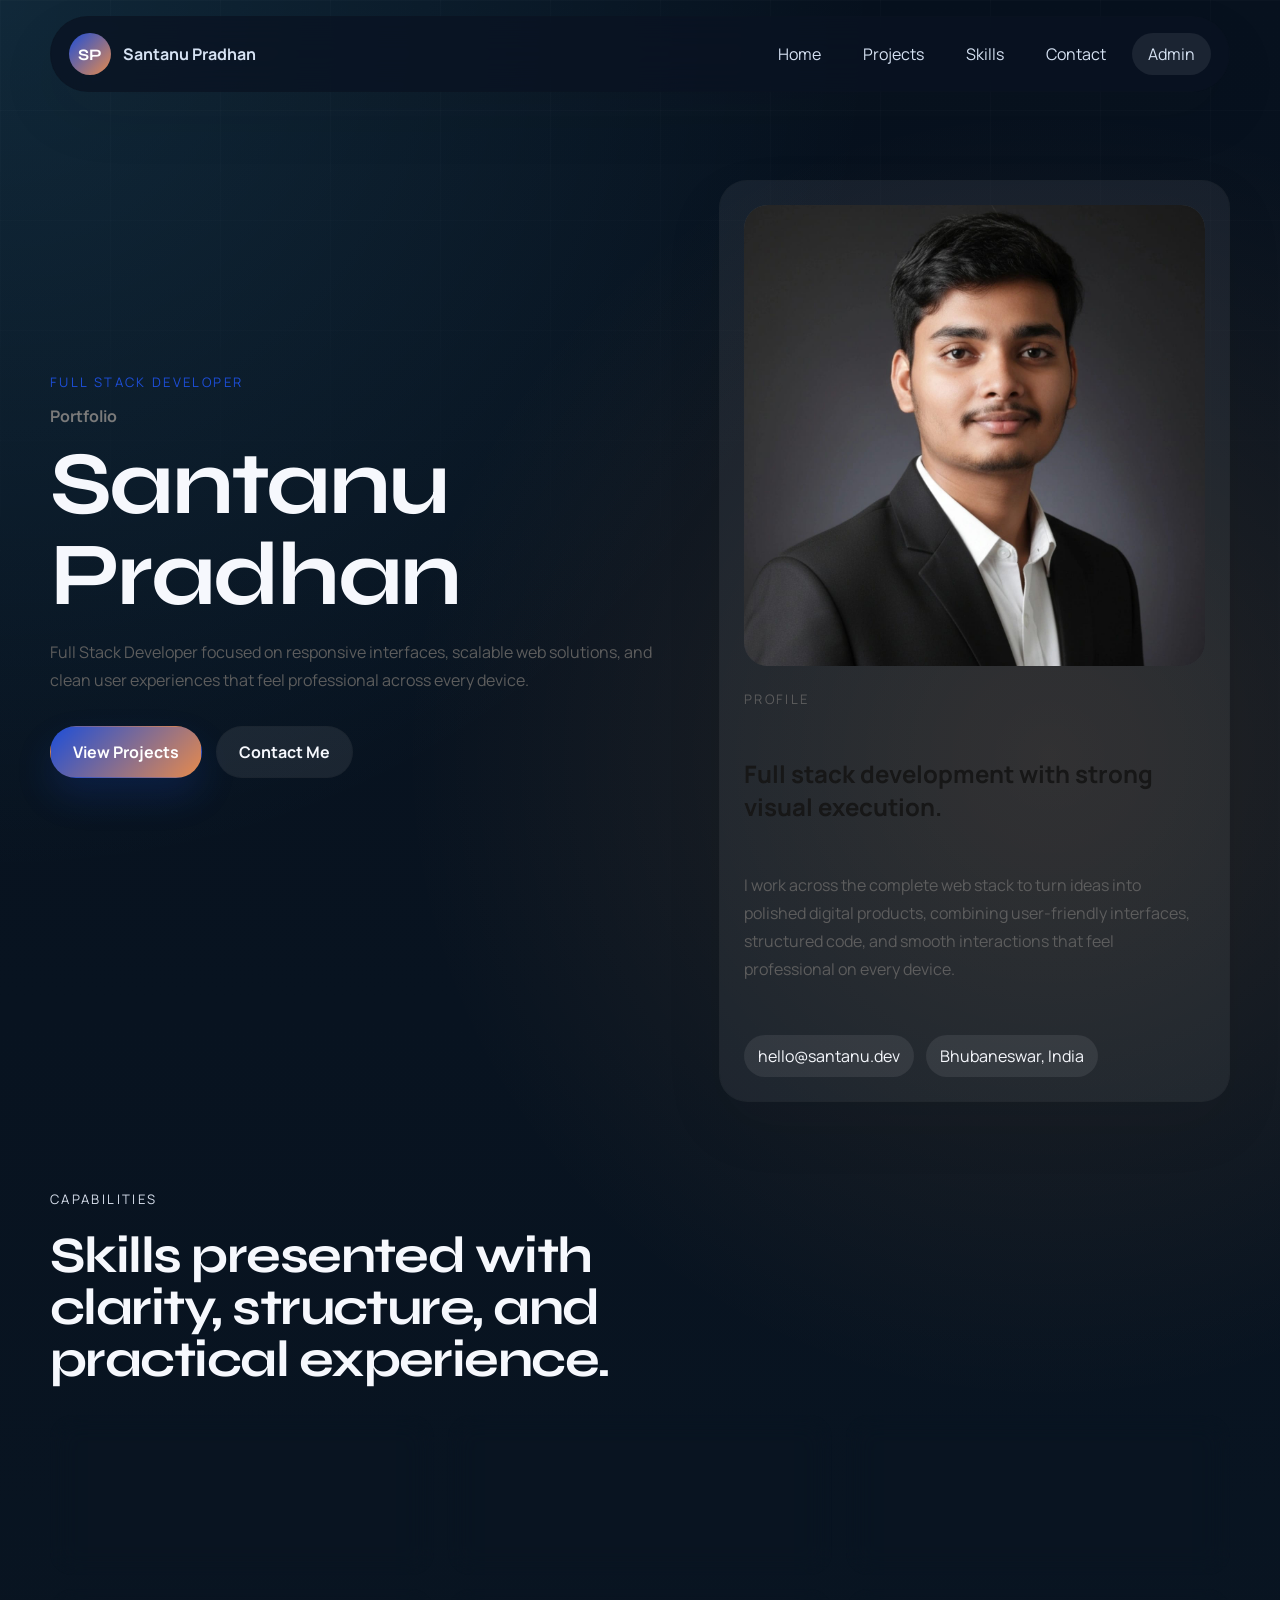
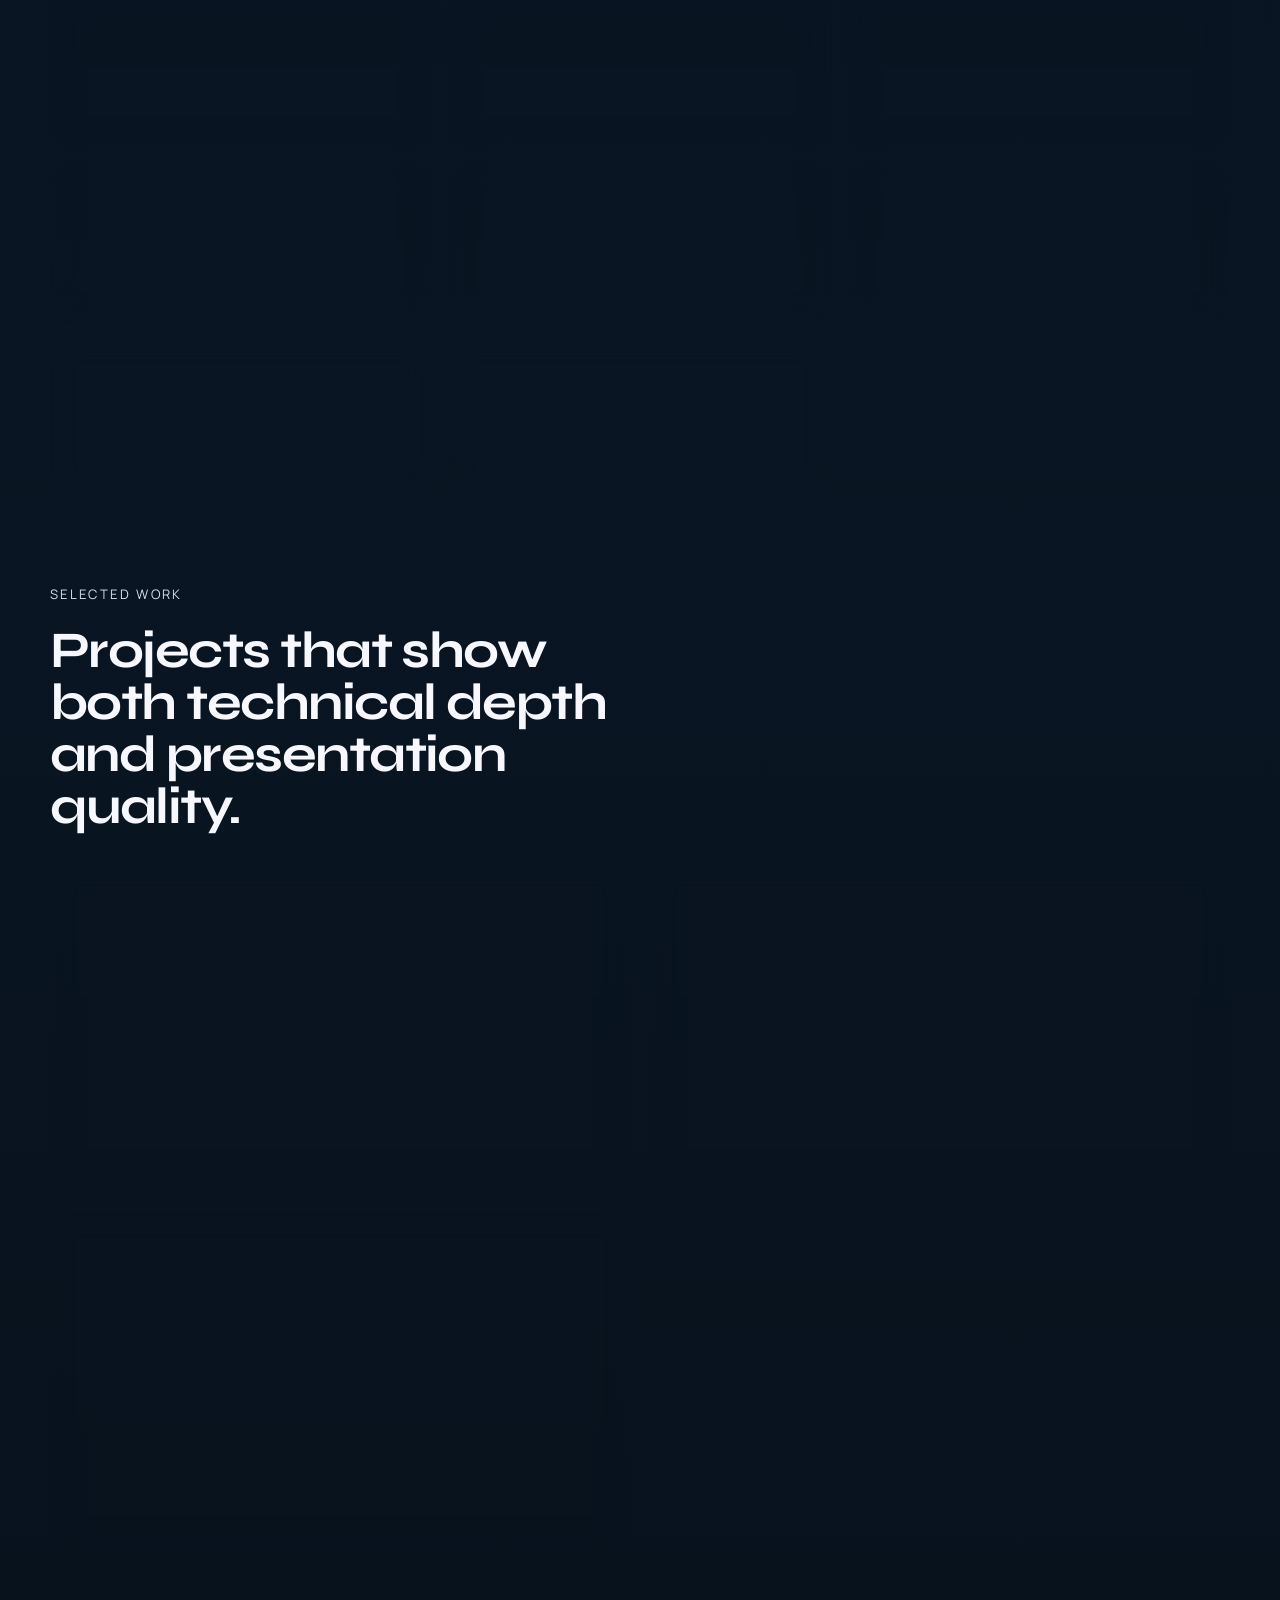
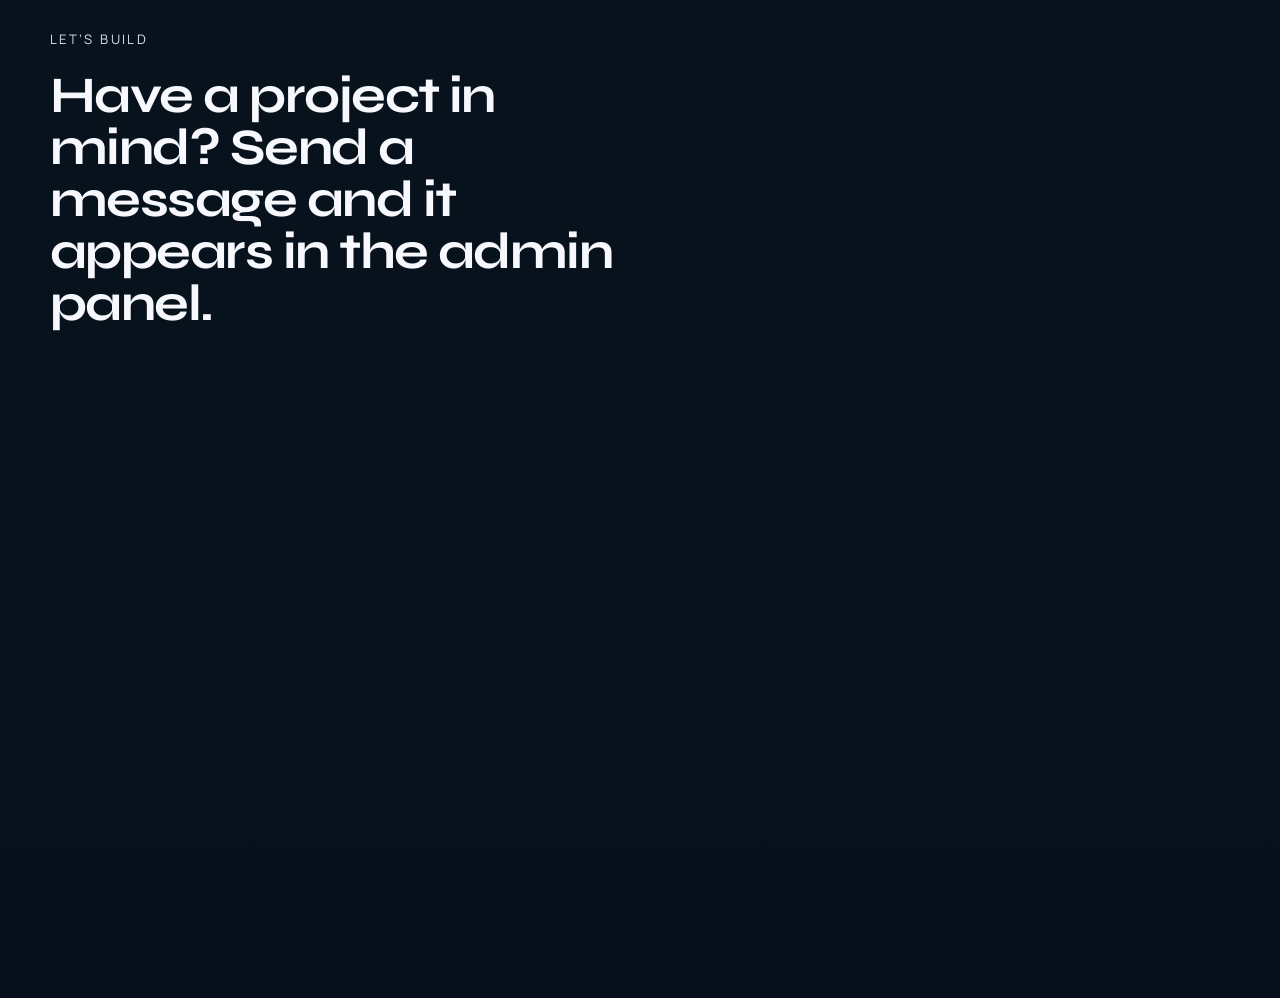
==== index.html @ 4e3398bf "added extra advance animation" ====
<!DOCTYPE html>
<html lang="en">
<head>
  <meta charset="UTF-8">
  <meta name="viewport" content="width=device-width, initial-scale=1.0">
  <title>Professional Portfolio</title>
  <link rel="preconnect" href="https://fonts.googleapis.com">
  <link rel="preconnect" href="https://fonts.gstatic.com" crossorigin>
  <link href="https://fonts.googleapis.com/css2?family=Syne:wght@400;500;600;700;800&family=Manrope:wght@400;500;600;700&display=swap" rel="stylesheet">
  <link rel="stylesheet" href="css/style.css">
</head>
<body>
  <div class="cursor-dot" id="cursorDot"></div>
  <div class="cursor-ring" id="cursorRing"></div>
  <div class="site-shell">
    <header class="topbar">
      <a href="#home" class="brand">
        <span class="brand-mark">SP</span>
        <span id="brandName">Santanu Pradhan</span>
      </a>
      <button class="menu-toggle" id="menuToggle" aria-label="Toggle navigation">
        <span></span>
        <span></span>
      </button>
      <nav class="nav" id="siteNav">
        <a href="#home">Home</a>
        <a href="#projects">Projects</a>
        <a href="#skills">Skills</a>
        <a href="#contact">Contact</a>
        <a href="login.html" class="nav-admin">Admin</a>
      </nav>
    </header>

    <main>
      <section class="hero section interactive-section" id="home">
        <div class="hero-copy reveal">
          <p class="eyebrow" id="heroTag">Creative Developer</p>
          <p class="hero-kicker">Portfolio</p>
          <h1 id="heroTitle">Crafting polished digital experiences for modern brands.</h1>
          <p class="hero-text" id="heroDescription">
            I design and build responsive web experiences with thoughtful motion, strong visual systems, and clean front-end architecture.
          </p>
          <div class="hero-actions">
            <a href="#projects" class="btn btn-primary">View Projects</a>
            <a href="#contact" class="btn btn-secondary">Contact Me</a>
          </div>
          <div class="hero-metrics" id="heroStats"></div>
        </div>
        <div class="hero-card reveal">
          <div class="profile-card">
            <div class="profile-image-wrap">
              <img src="assets/profile-photo.jpeg" alt="Portrait of Santanu Pradhan" class="profile-image" id="profileImage">
            </div>
            <div class="profile-meta">
              <p class="card-label">Profile</p>
              <h2 id="aboutHeading">Building detail-driven interfaces with business impact.</h2>
              <p id="aboutText">
                My focus is on intuitive interactions, responsive layouts, accessible interfaces, and maintainable code that teams can scale confidently.
              </p>
              <div class="contact-quick">
                <span id="quickEmail">hello@example.com</span>
                <span id="quickLocation">Bhubaneswar, India</span>
              </div>
            </div>
          </div>
        </div>
      </section>

      <section class="section skills-section interactive-section" id="skills">
        <div class="section-header reveal">
          <p class="eyebrow">Capabilities</p>
          <h2>Skills presented with clarity, structure, and practical experience.</h2>
        </div>
        <div class="skills-grid reveal" id="skillsGrid"></div>
      </section>

      <section class="section projects-section interactive-section" id="projects">
        <div class="section-header reveal">
          <p class="eyebrow">Selected Work</p>
          <h2>Projects that show both technical depth and presentation quality.</h2>
        </div>
        <div class="projects-grid" id="projectsGrid"></div>
      </section>

      <section class="section contact-section interactive-section" id="contact">
        <div class="section-header reveal">
          <p class="eyebrow">Let’s Build</p>
          <h2>Have a project in mind? Send a message and it appears in the admin panel.</h2>
        </div>
        <div class="contact-layout">
          <div class="contact-card reveal">
            <h3>Contact Details</h3>
            <div class="contact-info" id="contactInfo"></div>
            <div class="social-links" id="socialLinks"></div>
          </div>
          <form class="contact-form reveal" id="contactForm" novalidate>
            <div class="form-grid">
              <label>
                <span>Name</span>
                <input type="text" id="name" name="name" placeholder="Your name" required>
              </label>
              <label>
                <span>Email</span>
                <input type="email" id="email" name="email" placeholder="you@example.com" required>
              </label>
            </div>
            <label>
              <span>Subject</span>
              <input type="text" id="subject" name="subject" placeholder="Project discussion" required>
            </label>
            <label>
              <span>Message</span>
              <textarea id="message" name="message" rows="6" placeholder="Tell me about your idea..." required></textarea>
            </label>
            <button type="submit" class="btn btn-primary">Send Message</button>
            <p class="form-status" id="formStatus"></p>
          </form>
        </div>
      </section>
    </main>
  </div>

  <script src="js/data.js"></script>
  <script type="module" src="js/main.js"></script>
</body>
</html>
---- css/style.css ----
@import url("./base.css");
@import url("./header.css");
@import url("./hero.css");
@import url("./skills.css");
@import url("./projects.css");
@import url("./contact.css");
@import url("./animations.css");
@import url("./responsive.css");
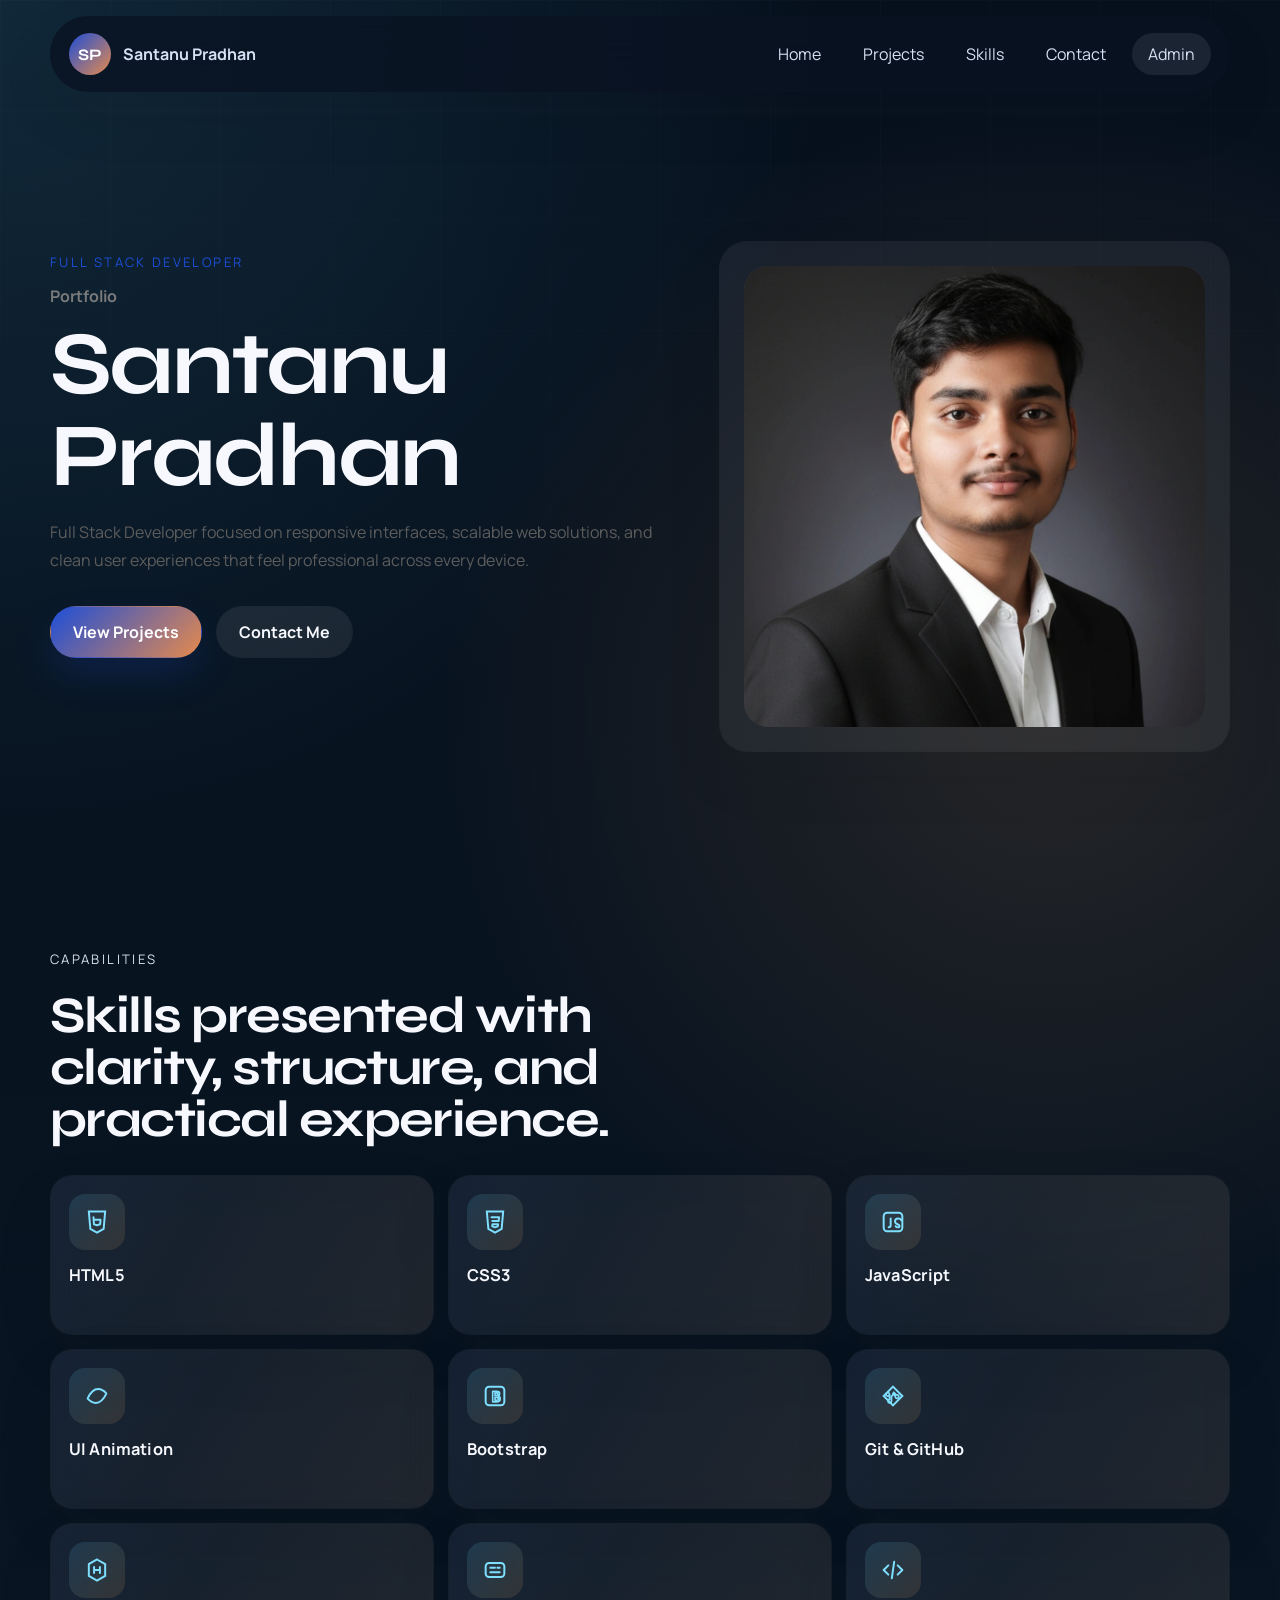
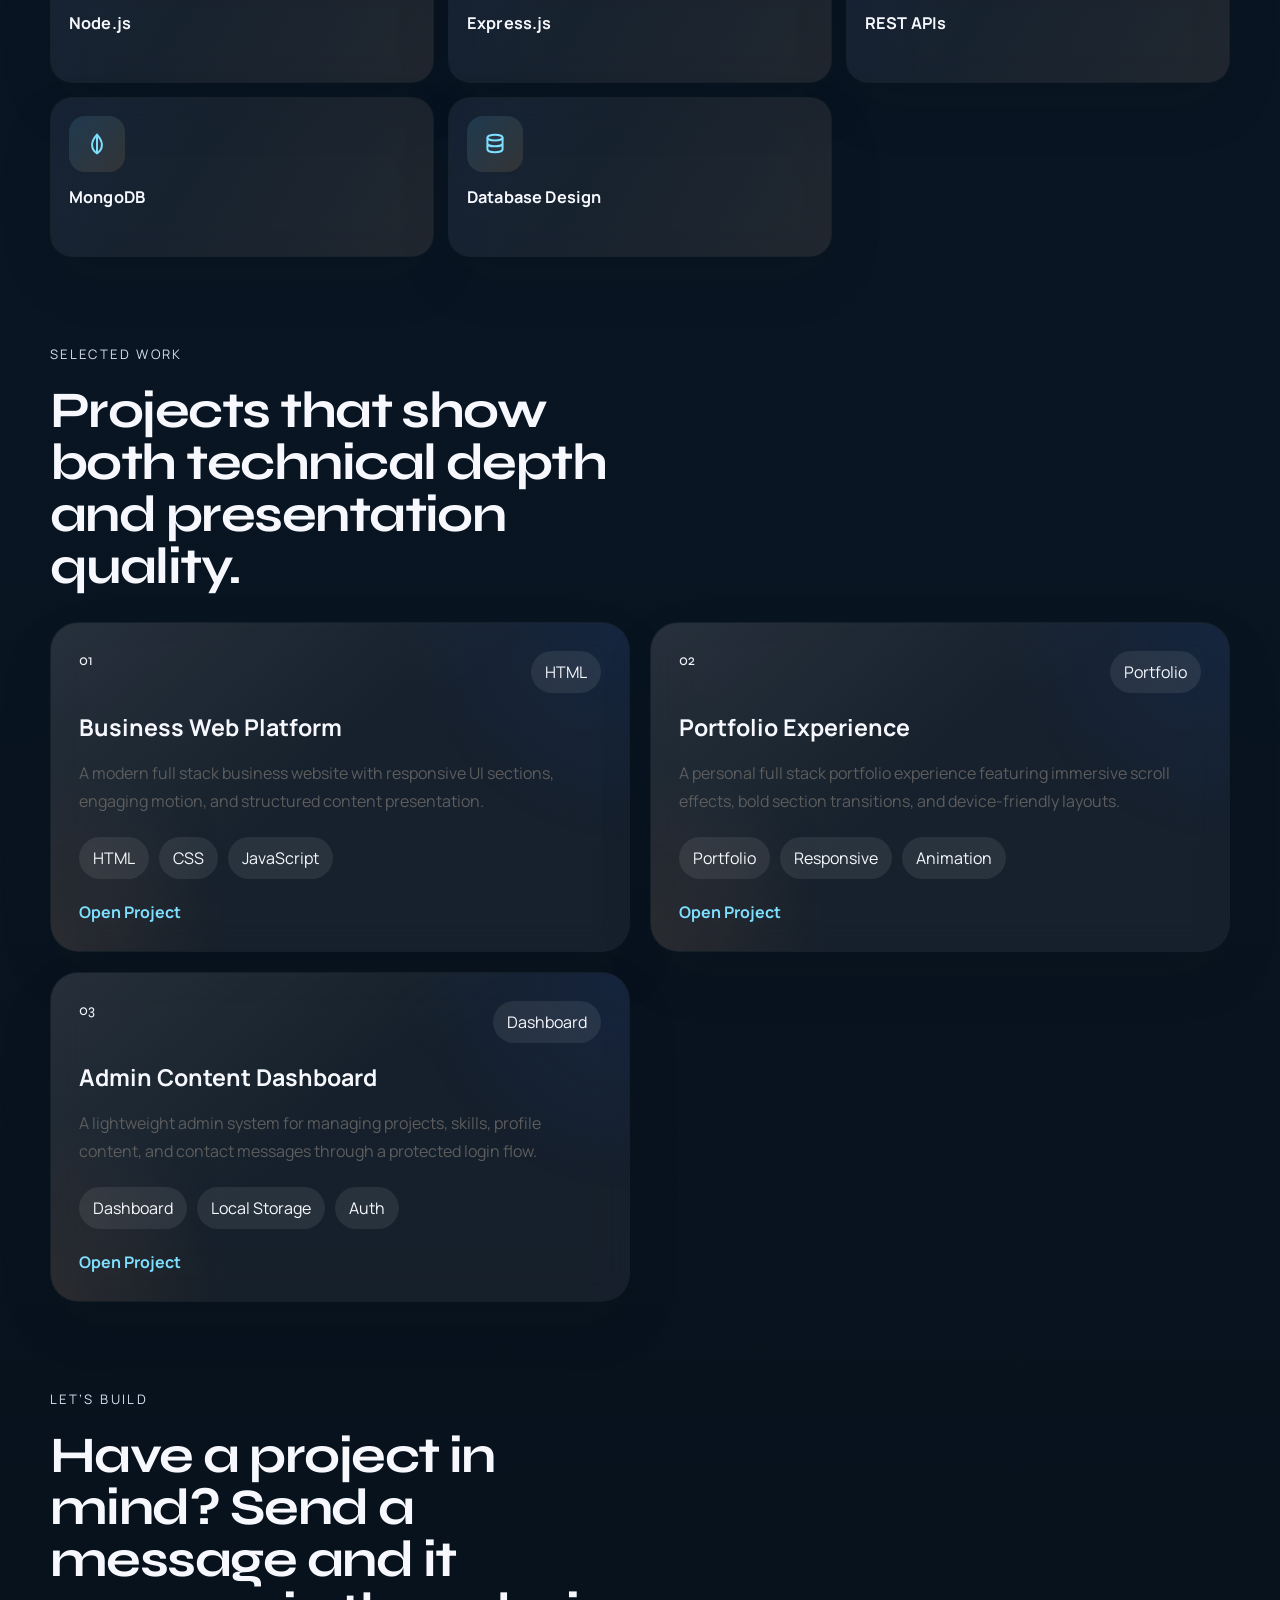
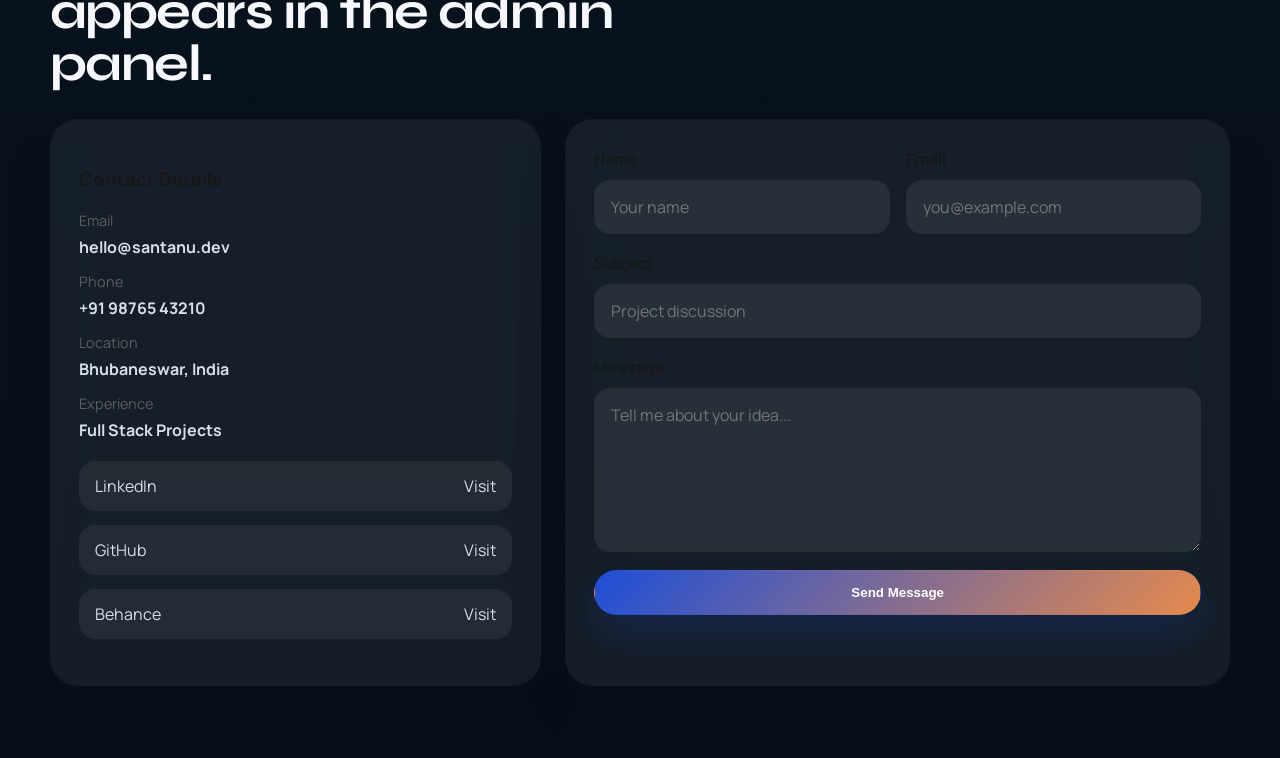
==== commit e08c60a4: "fix some minor issue" ====
--- a/index.html
+++ b/index.html
@@ -50,17 +50,6 @@
           <div class="profile-card">
             <div class="profile-image-wrap">
               <img src="assets/profile-photo.jpeg" alt="Portrait of Santanu Pradhan" class="profile-image" id="profileImage">
-            </div>
-            <div class="profile-meta">
-              <p class="card-label">Profile</p>
-              <h2 id="aboutHeading">Building detail-driven interfaces with business impact.</h2>
-              <p id="aboutText">
-                My focus is on intuitive interactions, responsive layouts, accessible interfaces, and maintainable code that teams can scale confidently.
-              </p>
-              <div class="contact-quick">
-                <span id="quickEmail">hello@example.com</span>
-                <span id="quickLocation">Bhubaneswar, India</span>
-              </div>
             </div>
           </div>
         </div>
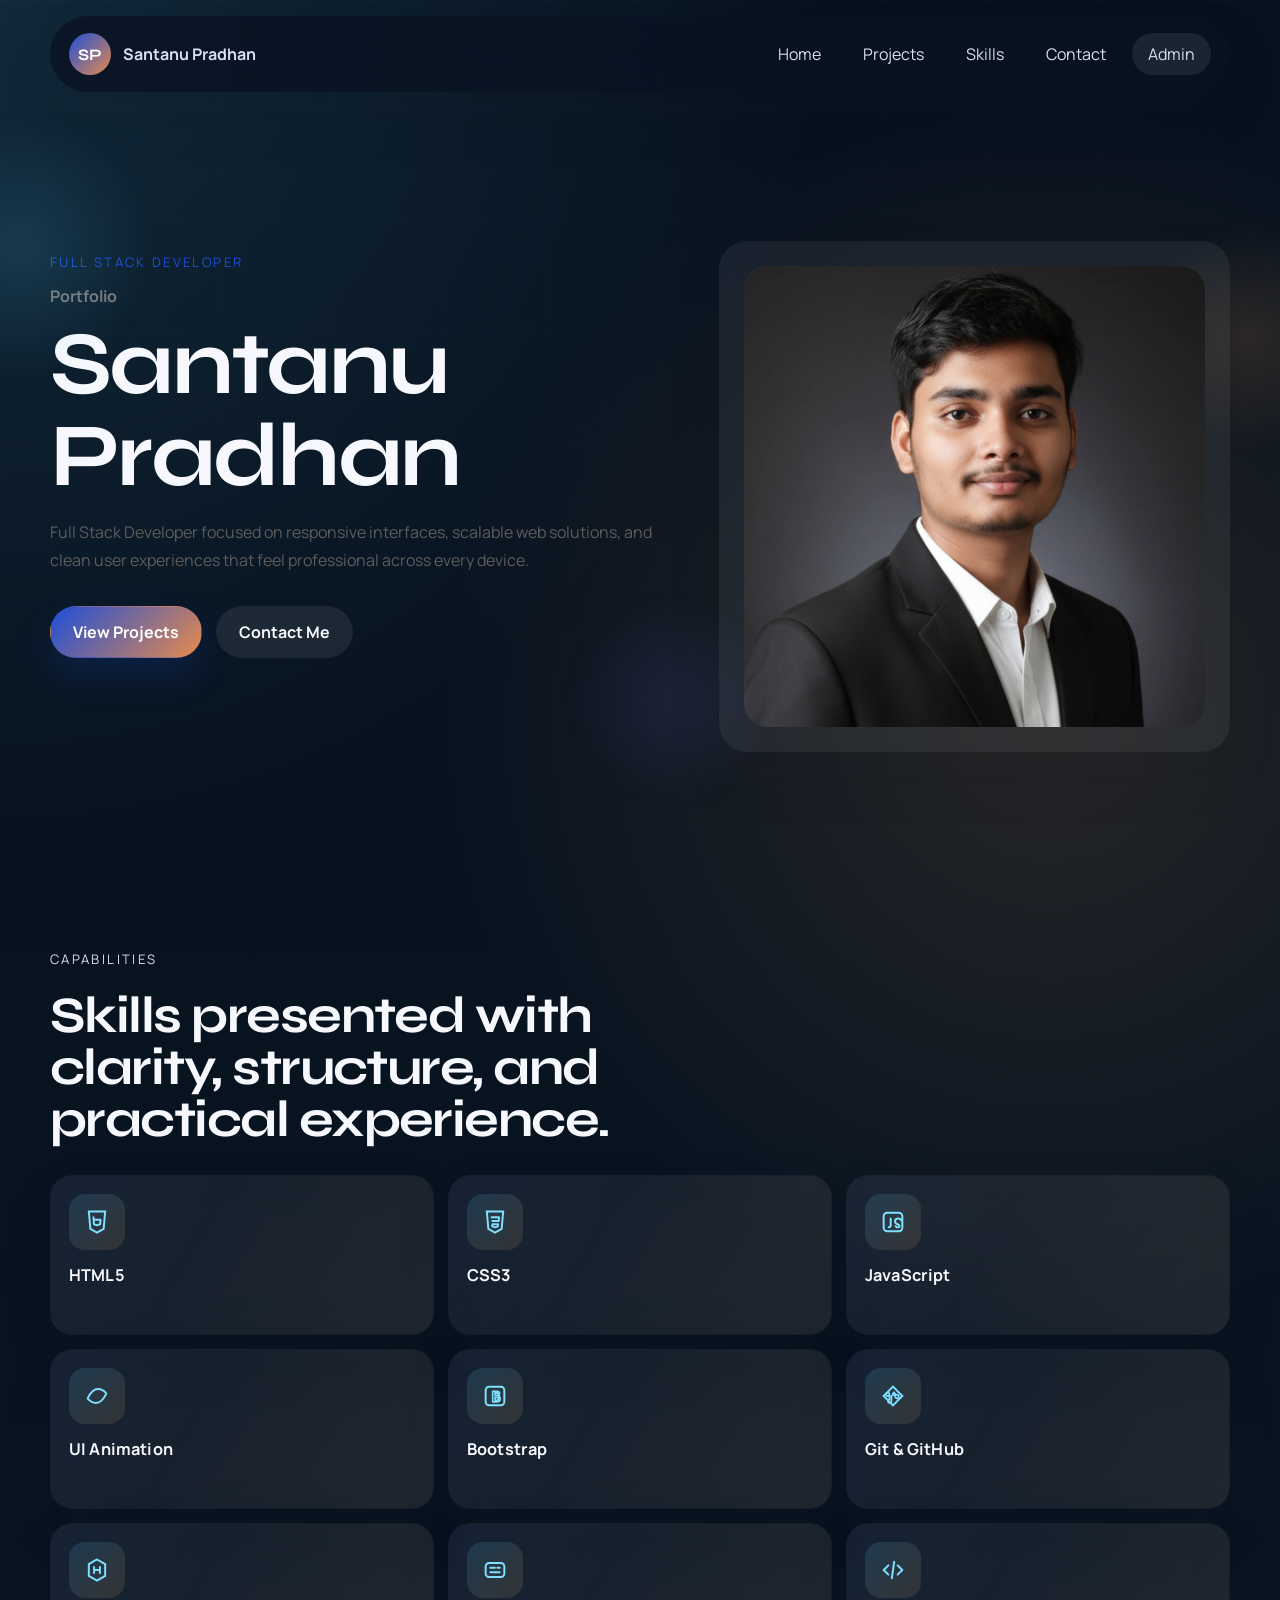
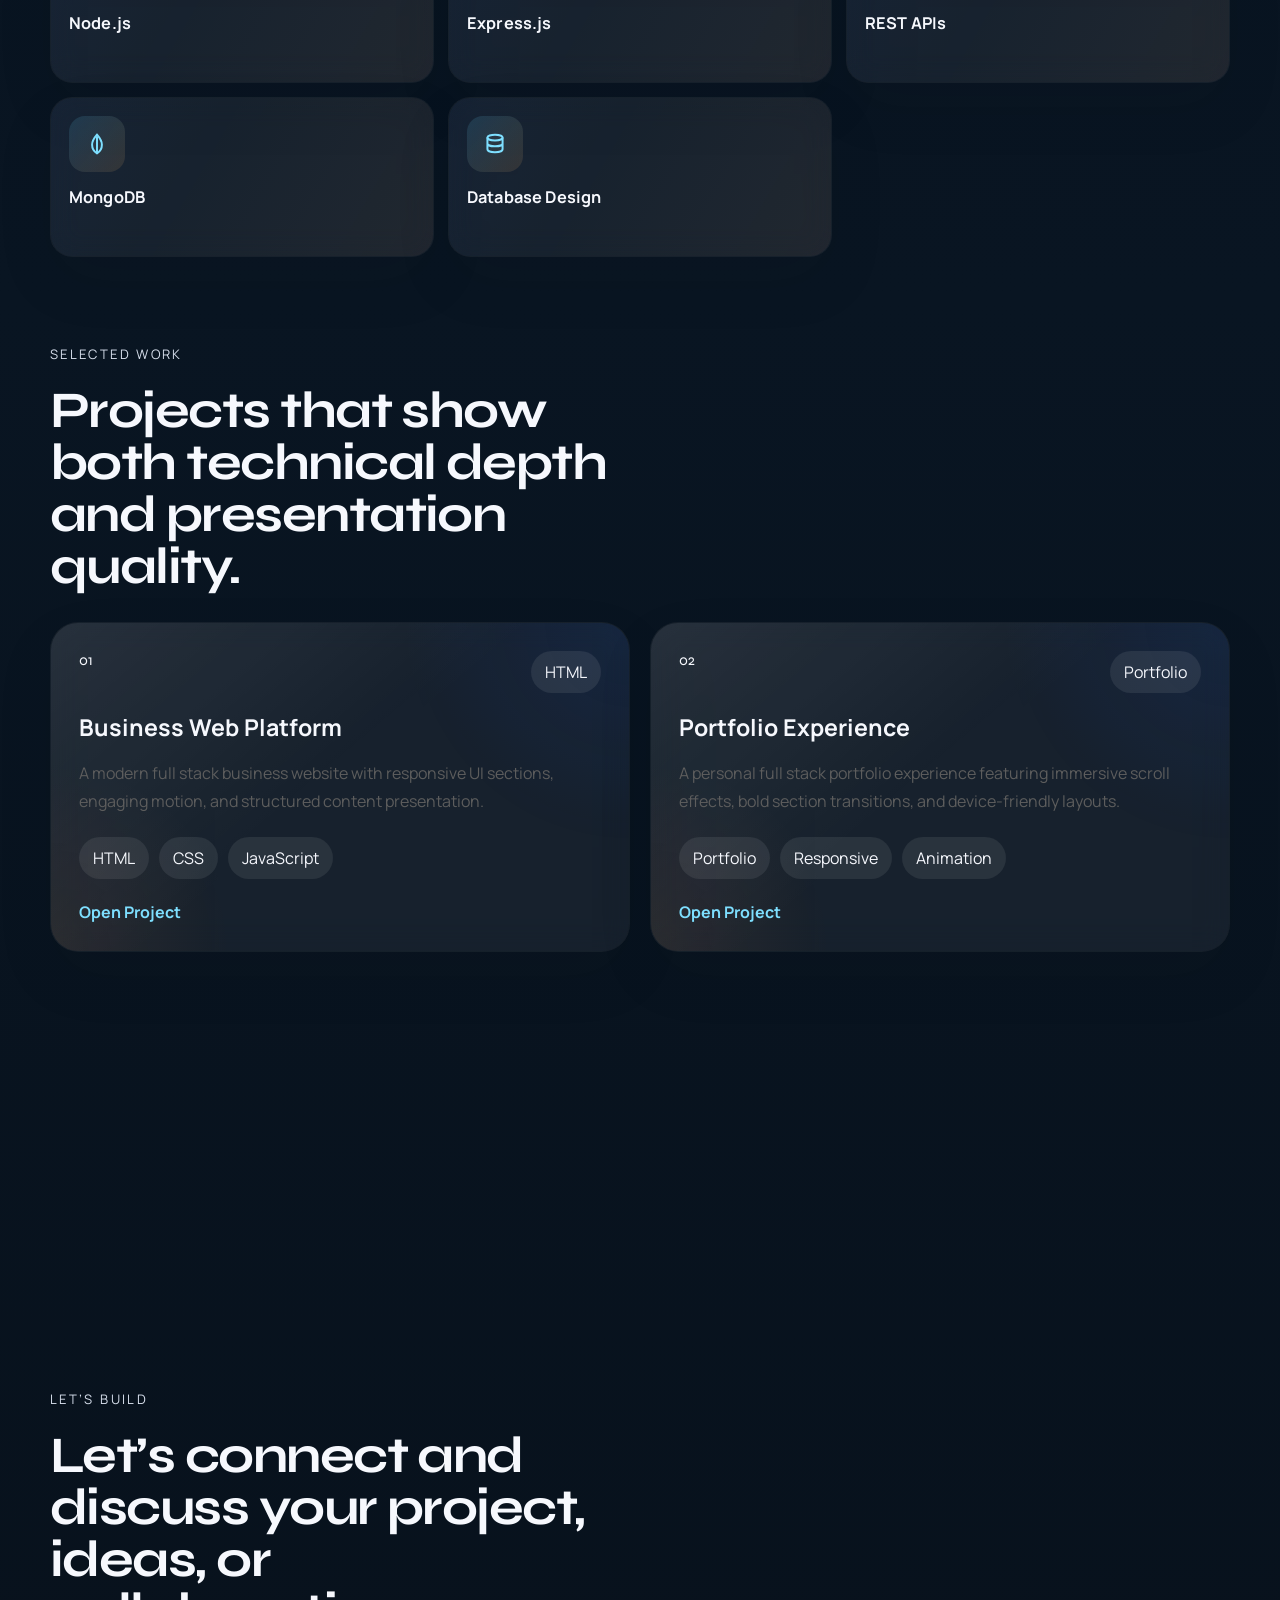
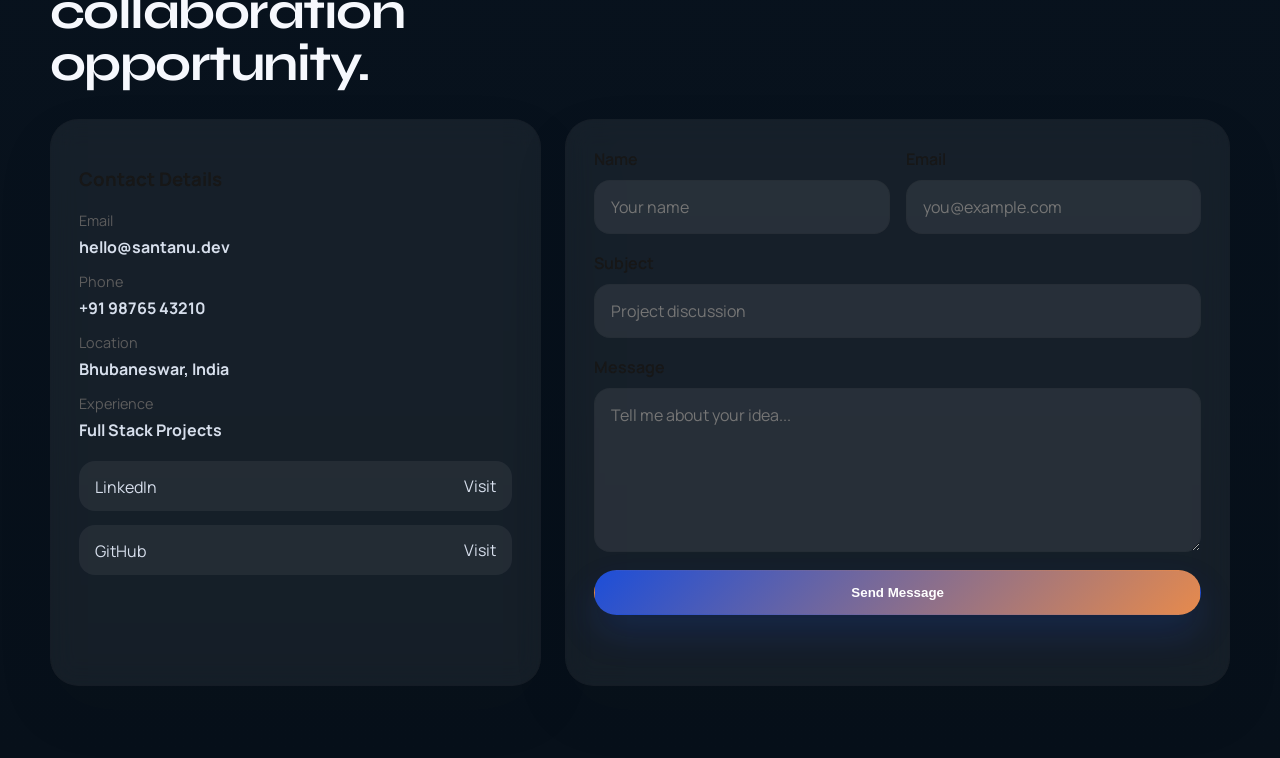
==== commit 8927e9e5: "change some minor issue" ====
--- a/index.html
+++ b/index.html
@@ -74,7 +74,7 @@
       <section class="section contact-section interactive-section" id="contact">
         <div class="section-header reveal">
           <p class="eyebrow">Let’s Build</p>
-          <h2>Have a project in mind? Send a message and it appears in the admin panel.</h2>
+          <h2>Let’s connect and discuss your project, ideas, or collaboration opportunity.</h2>
         </div>
         <div class="contact-layout">
           <div class="contact-card reveal">
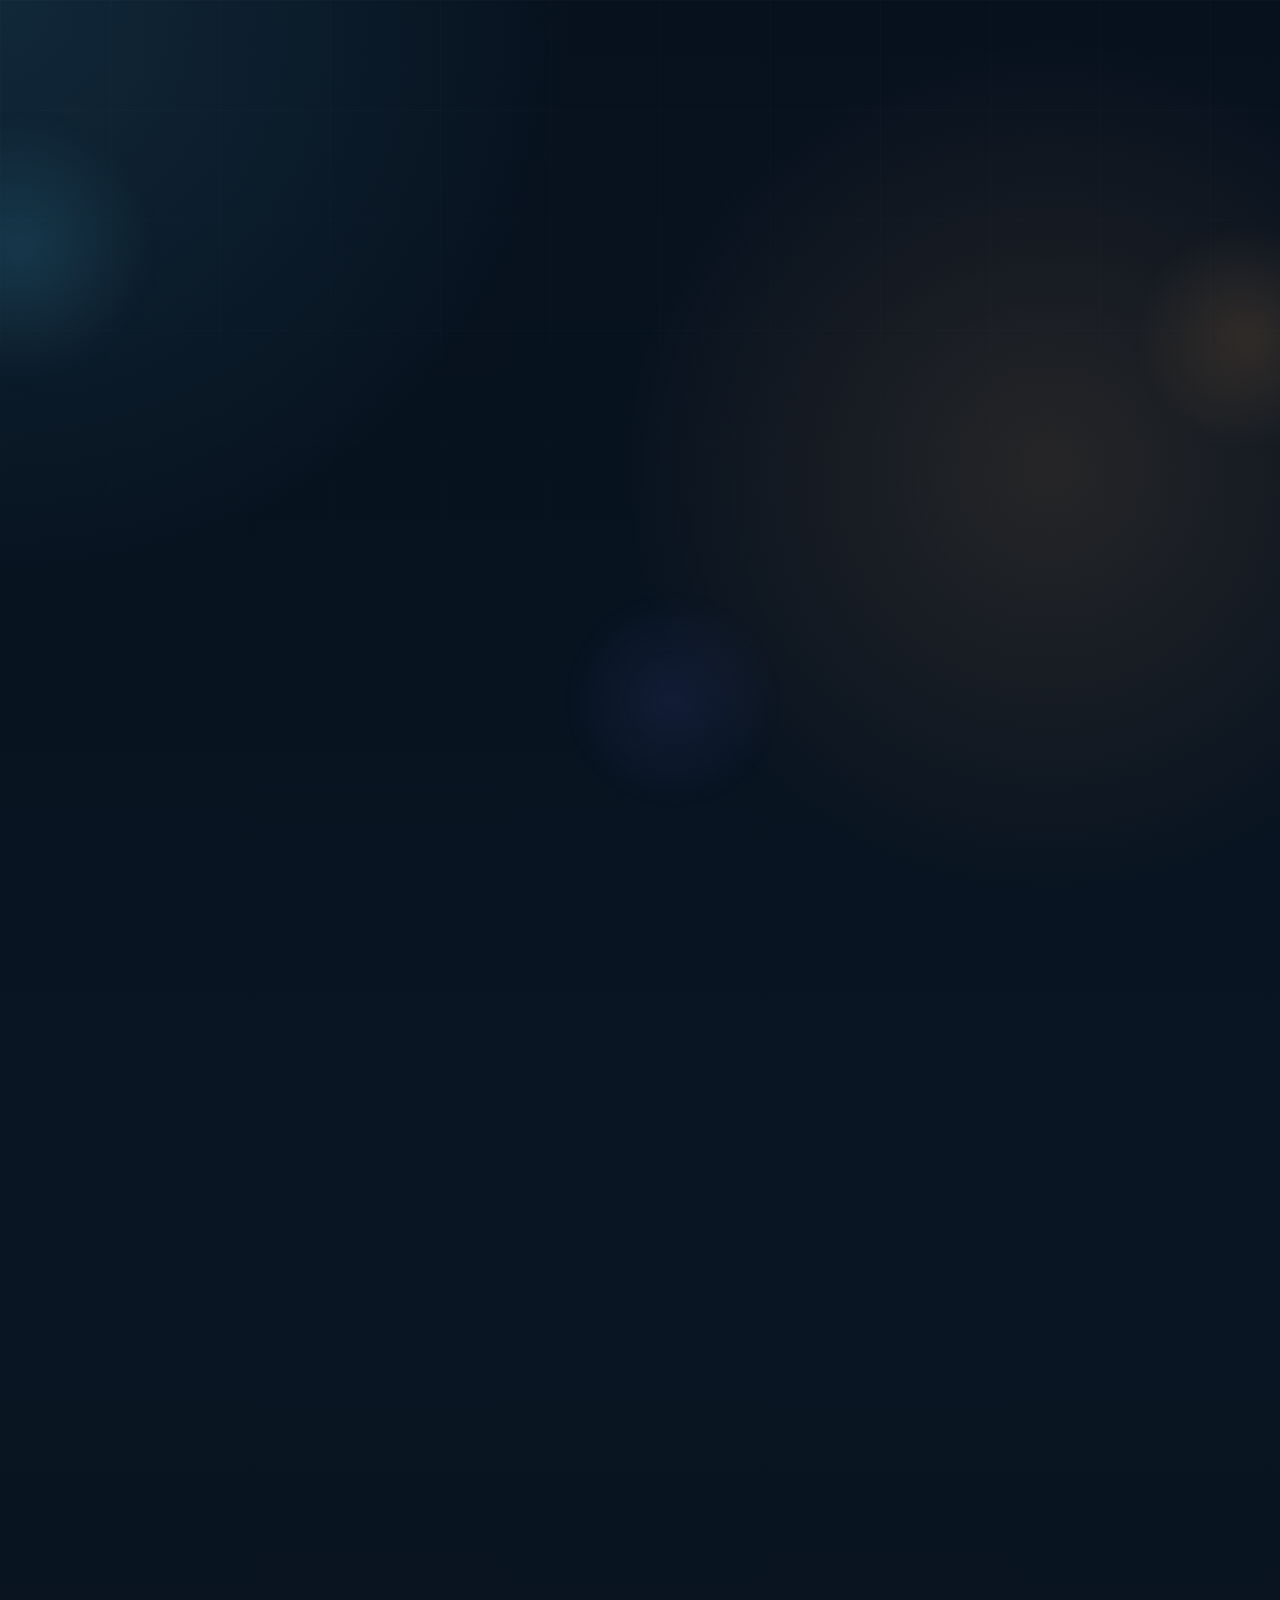
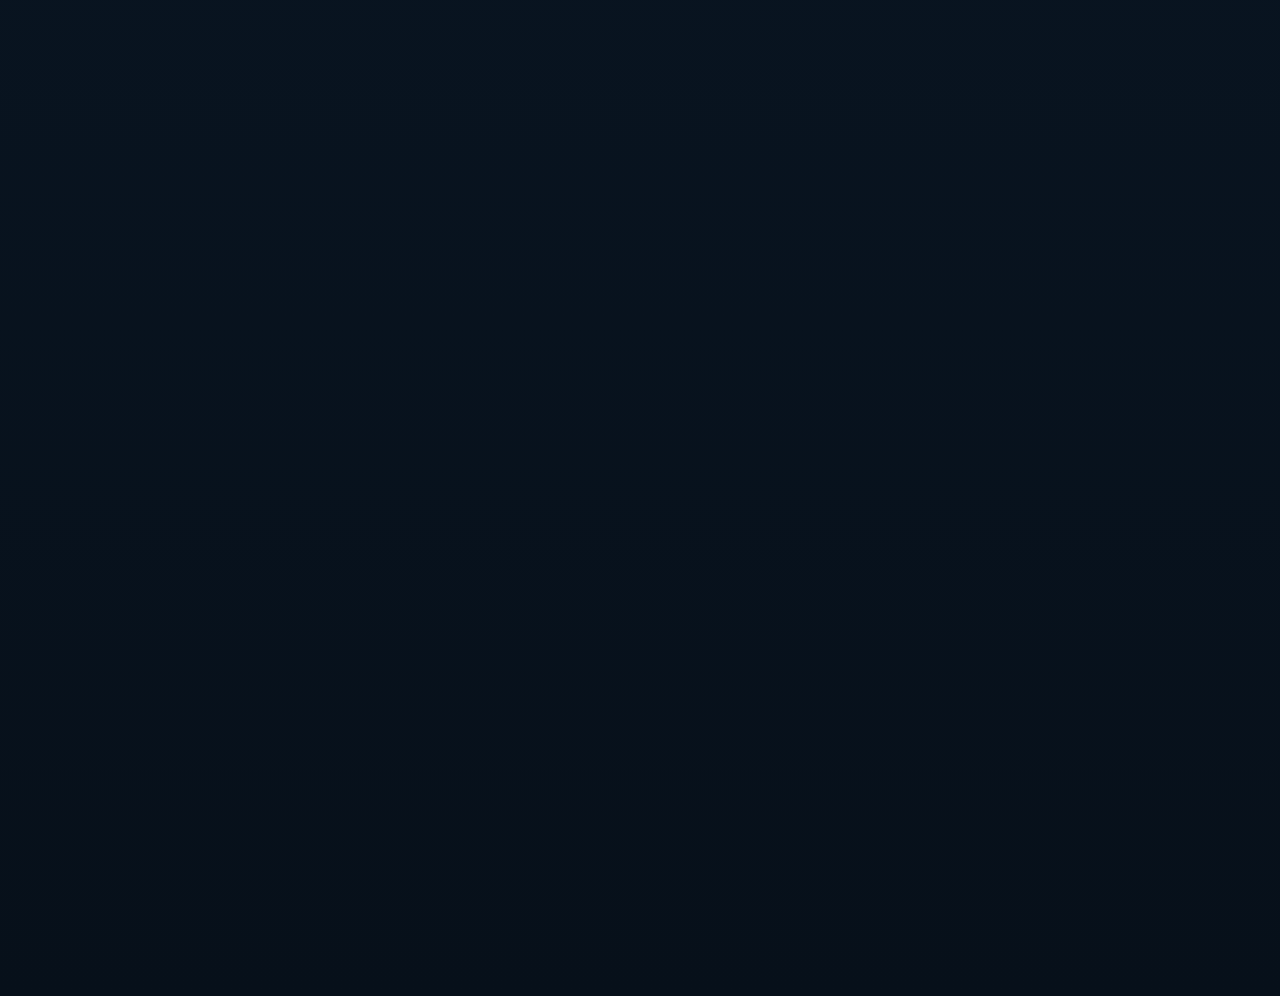
==== commit f2165816: "create everything" ====
--- a/index.html
+++ b/index.html
@@ -27,7 +27,6 @@
         <a href="#projects">Projects</a>
         <a href="#skills">Skills</a>
         <a href="#contact">Contact</a>
-        <a href="login.html" class="nav-admin">Admin</a>
       </nav>
     </header>
 
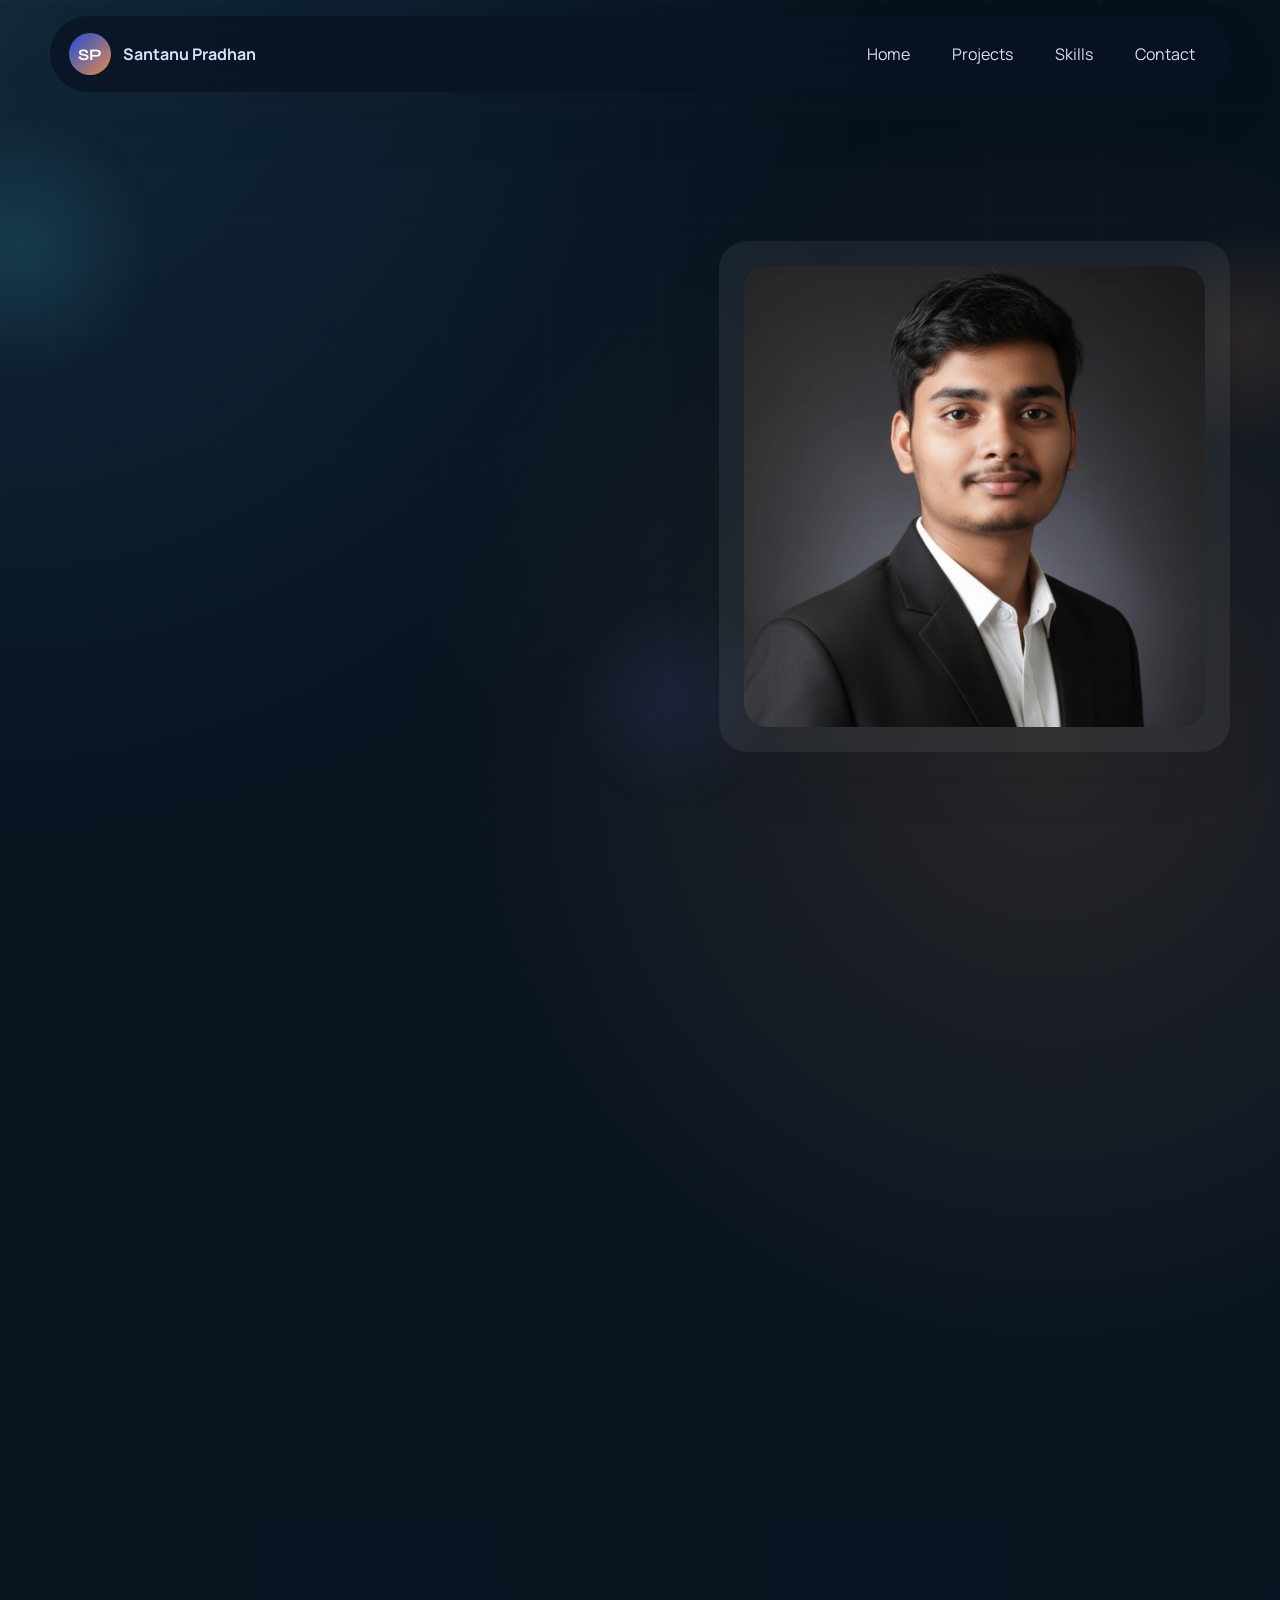
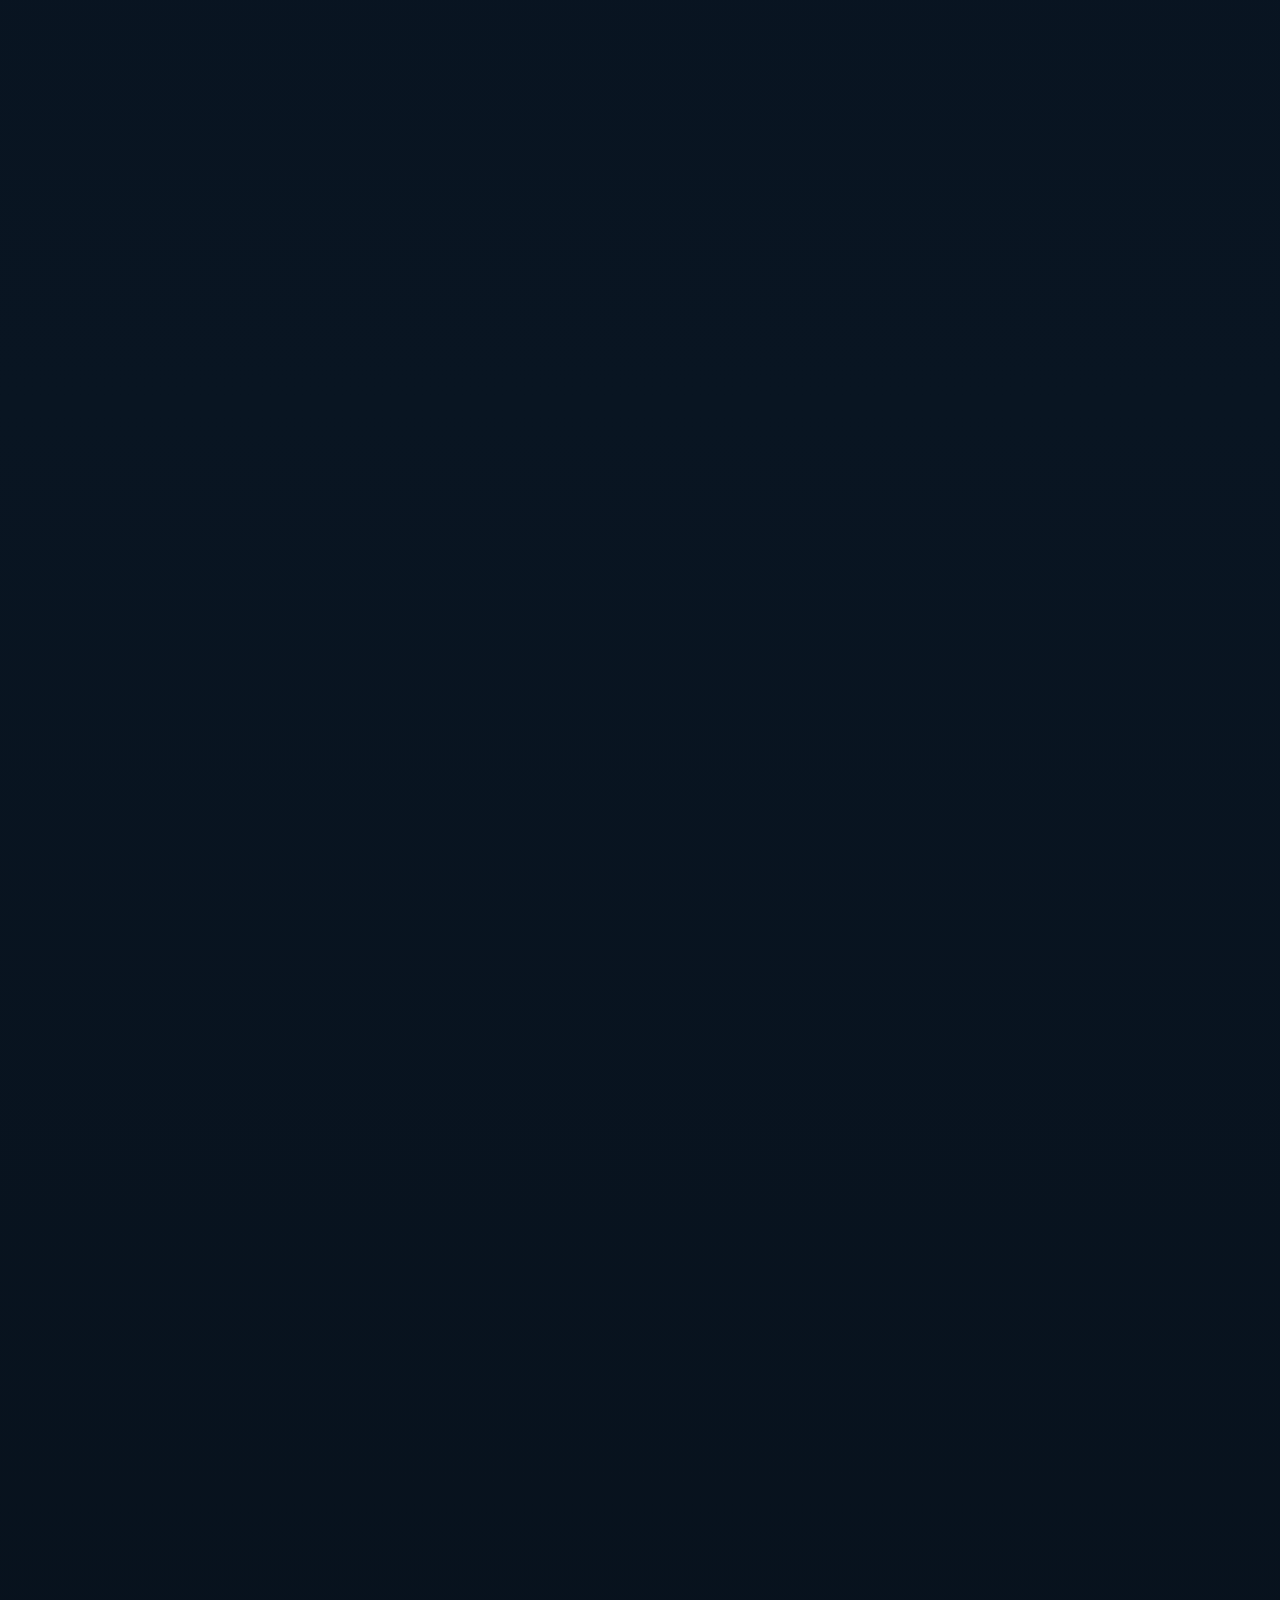
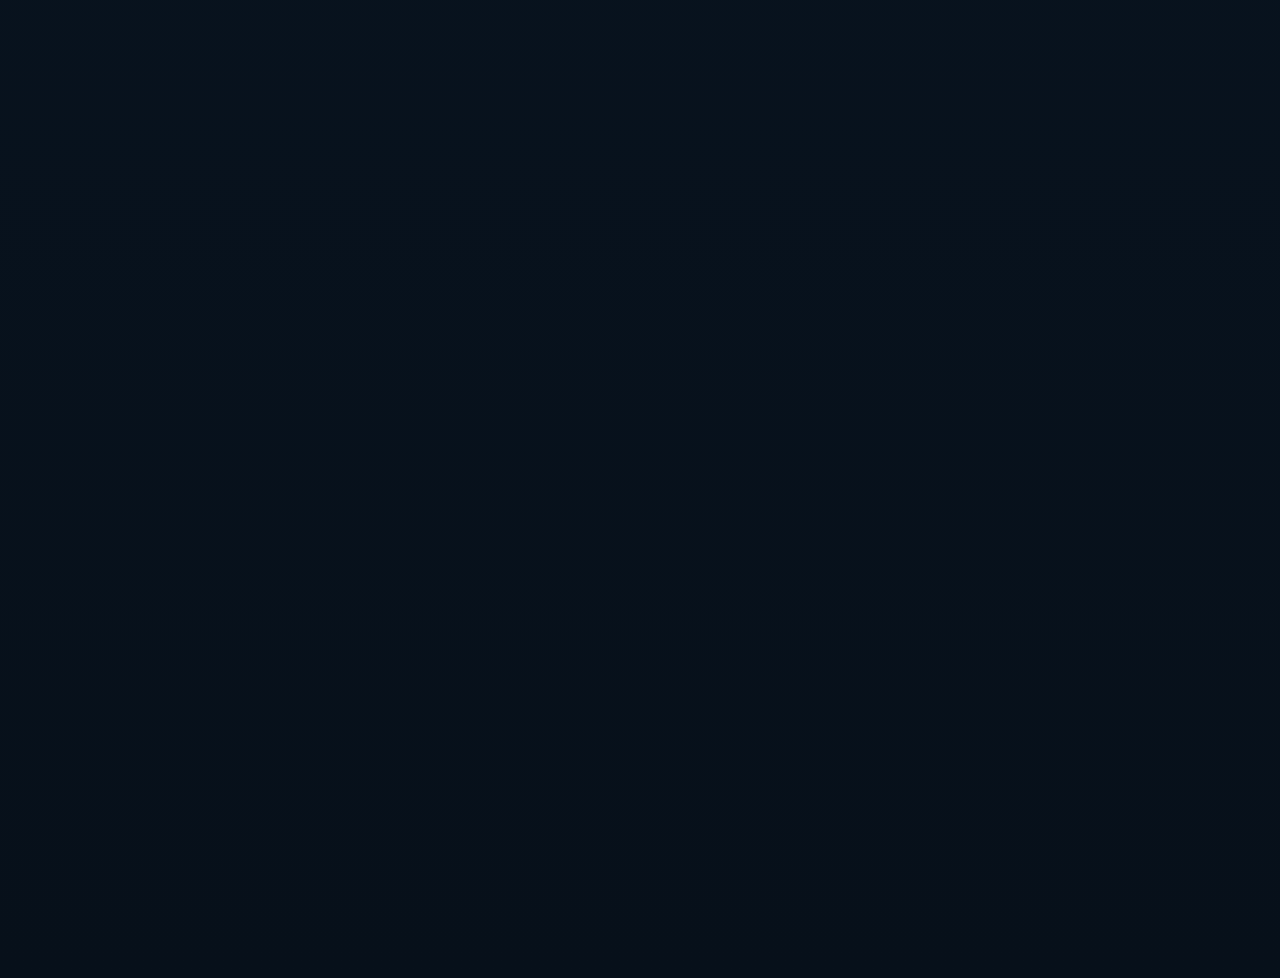
==== commit 4e005f1c: "minor issuess" ====
--- a/index.html
+++ b/index.html
@@ -59,7 +59,68 @@
           <p class="eyebrow">Capabilities</p>
           <h2>Skills presented with clarity, structure, and practical experience.</h2>
         </div>
-        <div class="skills-grid reveal" id="skillsGrid"></div>
+        <div class="skills-grid reveal" id="skillsGrid">
+          <article class="skill-card reveal">
+            <span class="skill-icon">
+              <svg viewBox="0 0 24 24" aria-hidden="true"><path d="M5 3h14l-1.3 14.8L12 21l-5.7-3.2L5 3Z" fill="none" stroke="currentColor" stroke-width="1.7"/><path d="m9 8 .4 6 2.6.8 2.7-.9.3-3.9H9.3" fill="none" stroke="currentColor" stroke-width="1.7" stroke-linecap="round" stroke-linejoin="round"/></svg>
+            </span>
+            <h3>HTML5</h3>
+          </article>
+          <article class="skill-card reveal">
+            <span class="skill-icon">
+              <svg viewBox="0 0 24 24" aria-hidden="true"><path d="M5 3h14l-1.3 14.8L12 21l-5.7-3.2L5 3Z" fill="none" stroke="currentColor" stroke-width="1.7"/><path d="M9 8h6.5l-.4 3.2H9.7m.2 2.8h4.7l-.2 1.8-2.4.8-2.3-.8-.1-1" fill="none" stroke="currentColor" stroke-width="1.7" stroke-linecap="round" stroke-linejoin="round"/></svg>
+            </span>
+            <h3>CSS3</h3>
+          </article>
+          <article class="skill-card reveal">
+            <span class="skill-icon">
+              <svg viewBox="0 0 24 24" aria-hidden="true"><rect x="4" y="4" width="16" height="16" rx="3" fill="none" stroke="currentColor" stroke-width="1.7"/><path d="M10 9v6c0 1-.6 1.5-1.7 1.5M14.3 15.6c.4.7 1 1 1.8 1 .9 0 1.5-.4 1.5-1.1 0-.8-.5-1.1-1.7-1.6-1.2-.4-2.2-1-2.2-2.5 0-1.4 1.1-2.4 2.8-2.4 1.2 0 2 .4 2.6 1.4" fill="none" stroke="currentColor" stroke-width="1.7" stroke-linecap="round" stroke-linejoin="round"/></svg>
+            </span>
+            <h3>JavaScript</h3>
+          </article>
+          <article class="skill-card reveal">
+            <span class="skill-icon">
+              <svg viewBox="0 0 24 24" aria-hidden="true"><path d="M4 14c2.5-5.3 5.5-8 9-8 2.4 0 4.7 1.2 7 3.7M20 10c-2.5 5.3-5.5 8-9 8-2.4 0-4.7-1.2-7-3.7" fill="none" stroke="currentColor" stroke-width="1.7" stroke-linecap="round"/></svg>
+            </span>
+            <h3>UI Animation</h3>
+          </article>
+          <article class="skill-card reveal">
+            <span class="skill-icon">
+              <svg viewBox="0 0 24 24" aria-hidden="true"><rect x="4" y="4" width="16" height="16" rx="3" fill="none" stroke="currentColor" stroke-width="1.7"/><path d="M10 8h3.3c1.7 0 2.7.8 2.7 2.1 0 .9-.4 1.6-1.3 1.9 1.2.3 1.8 1.1 1.8 2.3 0 1.7-1.2 2.7-3.3 2.7H10V8Zm2 3.6h1.1c.9 0 1.4-.4 1.4-1.1s-.5-1.1-1.4-1.1H12v2.2Zm0 4h1.4c1 0 1.6-.4 1.6-1.2s-.6-1.2-1.6-1.2H12v2.4Z" fill="none" stroke="currentColor" stroke-width="1.4" stroke-linejoin="round"/></svg>
+            </span>
+            <h3>Bootstrap</h3>
+          </article>
+          <article class="skill-card reveal">
+            <span class="skill-icon">
+              <svg viewBox="0 0 24 24" aria-hidden="true"><path d="m12 4 8 8-8 8-8-8 8-8Z" fill="none" stroke="currentColor" stroke-width="1.7"/><path d="M9 10.5a1.5 1.5 0 1 0 0 .1V15a1.5 1.5 0 1 0 1.7 1.5V12a1.5 1.5 0 0 0 1.3-1.5c0-.2 0-.4-.1-.6l2.1 2.1a1.5 1.5 0 1 0 .9-.9l-2.3-2.3" fill="none" stroke="currentColor" stroke-width="1.5" stroke-linecap="round" stroke-linejoin="round"/></svg>
+            </span>
+            <h3>Git &amp; GitHub</h3>
+          </article>
+          <article class="skill-card reveal">
+            <span class="skill-icon">
+              <svg viewBox="0 0 24 24" aria-hidden="true"><path d="m12 3 7 4v10l-7 4-7-4V7l7-4Z" fill="none" stroke="currentColor" stroke-width="1.7"/><path d="M9.5 9.5v5m5-5v5m-5-2.5h5" fill="none" stroke="currentColor" stroke-width="1.7" stroke-linecap="round"/></svg>
+            </span>
+            <h3>Node.js</h3>
+          </article>
+          <article class="skill-card reveal">
+            <span class="skill-icon">
+              <svg viewBox="0 0 24 24" aria-hidden="true"><rect x="4" y="6" width="16" height="12" rx="3" fill="none" stroke="currentColor" stroke-width="1.7"/><path d="M8 10h4M8 14h8M14 10h2" fill="none" stroke="currentColor" stroke-width="1.7" stroke-linecap="round"/></svg>
+            </span>
+            <h3>Express.js</h3>
+          </article>
+          <article class="skill-card reveal">
+            <span class="skill-icon">
+              <svg viewBox="0 0 24 24" aria-hidden="true"><path d="M8 8 4 12l4 4M16 8l4 4-4 4M13 5l-2 14" fill="none" stroke="currentColor" stroke-width="1.7" stroke-linecap="round" stroke-linejoin="round"/></svg>
+            </span>
+            <h3>REST APIs</h3>
+          </article>
+          <article class="skill-card reveal">
+            <span class="skill-icon">
+              <svg viewBox="0 0 24 24" aria-hidden="true"><path d="M12 4c2.8 3.2 4.2 6 4.2 8.6 0 3.5-1.8 6-4.2 7.4-2.4-1.4-4.2-3.9-4.2-7.4C7.8 10 9.2 7.2 12 4Z" fill="none" stroke="currentColor" stroke-width="1.7"/><path d="M12 6v13" fill="none" stroke="currentColor" stroke-width="1.7" stroke-linecap="round"/></svg>
+            </span>
+            <h3>MongoDB</h3>
+          </article>
+        </div>
       </section>
 
       <section class="section projects-section interactive-section" id="projects">
@@ -67,7 +128,56 @@
           <p class="eyebrow">Selected Work</p>
           <h2>Projects that show both technical depth and presentation quality.</h2>
         </div>
-        <div class="projects-grid" id="projectsGrid"></div>
+        <div class="projects-grid" id="projectsGrid">
+          <article class="project-card reveal">
+            <div class="project-top">
+              <span class="project-index">01</span>
+              <span class="contact-pill">React</span>
+            </div>
+            <h3>CollaborateCode Editor</h3>
+            <p class="project-copy">A real-time collaborative code editor that allows multiple users to join a shared room and write, edit, and execute code together simultaneously. The application supports multi-language coding, live synchronization using WebSockets and Yjs, and integrated chat for seamless communication between users.</p>
+            <div class="project-tags">
+              <span class="project-tag">React</span>
+              <span class="project-tag">WebSockets</span>
+              <span class="project-tag">Yjs</span>
+              <span class="project-tag">Node.js</span>
+              <span class="project-tag">Express.js</span>
+              <span class="project-tag">MongoDB</span>
+            </div>
+            <a class="project-link" href="https://github.com/silu-pradhan/multi-userCodeEditor.git" target="_blank" rel="noreferrer">Open Project</a>
+          </article>
+          <article class="project-card reveal">
+            <div class="project-top">
+              <span class="project-index">02</span>
+              <span class="contact-pill">Node.js</span>
+            </div>
+            <h3>Blood Bank Management System</h3>
+            <p class="project-copy">A web-based platform designed to streamline the management of blood donations, hospital requests, and inventory tracking. It replaces manual processes with a structured digital workflow, enabling real-time inventory access, donor record management, and efficient blood request processing.</p>
+            <div class="project-tags">
+              <span class="project-tag">Node.js</span>
+              <span class="project-tag">Express.js</span>
+              <span class="project-tag">MongoDB</span>
+              <span class="project-tag">REST APIs</span>
+            </div>
+            <a class="project-link" href="https://github.com/silu-pradhan/blood-bank.git" target="_blank" rel="noreferrer">Open Project</a>
+          </article>
+          <article class="project-card reveal">
+            <div class="project-top">
+              <span class="project-index">03</span>
+              <span class="contact-pill">WebRTC</span>
+            </div>
+            <h3>Neomeet</h3>
+            <p class="project-copy">A modern, real-time video conferencing application that enables seamless communication through high-quality video calls, screen sharing, and instant messaging. Built with React and Node.js, it provides an intuitive interface for hosting and joining virtual meetings with minimal setup.</p>
+            <div class="project-tags">
+              <span class="project-tag">React</span>
+              <span class="project-tag">WebRTC</span>
+              <span class="project-tag">Node.js</span>
+              <span class="project-tag">Express.js</span>
+              <span class="project-tag">Socket.io</span>
+            </div>
+            <a class="project-link" href="https://github.com/silu-pradhan/neomeet.git" target="_blank" rel="noreferrer">Open Project</a>
+          </article>
+        </div>
       </section>
 
       <section class="section contact-section interactive-section" id="contact">
@@ -78,8 +188,34 @@
         <div class="contact-layout">
           <div class="contact-card reveal">
             <h3>Contact Details</h3>
-            <div class="contact-info" id="contactInfo"></div>
-            <div class="social-links" id="socialLinks"></div>
+            <div class="contact-info" id="contactInfo">
+              <div class="contact-item">
+                <span class="contact-label">Email</span>
+                <strong>santanupradhan599@gmail.com</strong>
+              </div>
+              <div class="contact-item">
+                <span class="contact-label">Phone</span>
+                <strong>+91 8093634144</strong>
+              </div>
+              <div class="contact-item">
+                <span class="contact-label">Location</span>
+                <strong>Bhubaneswar, India</strong>
+              </div>
+              <div class="contact-item">
+                <span class="contact-label">Experience</span>
+                <strong>Full Stack Projects</strong>
+              </div>
+            </div>
+            <div class="social-links" id="socialLinks">
+              <a class="social-link" href="https://www.linkedin.com/in/santanu-pradhan-076890376/" target="_blank" rel="noreferrer">
+                <span>LinkedIn</span>
+                <span>Visit</span>
+              </a>
+              <a class="social-link" href="https://github.com/silu-pradhan" target="_blank" rel="noreferrer">
+                <span>GitHub</span>
+                <span>Visit</span>
+              </a>
+            </div>
           </div>
           <form class="contact-form reveal" id="contactForm" novalidate>
             <div class="form-grid">
@@ -109,6 +245,11 @@
   </div>
 
   <script src="js/data.js"></script>
-  <script type="module" src="js/main.js"></script>
+  <script src="js/portfolio-dom.js"></script>
+  <script src="js/portfolio-icons.js"></script>
+  <script src="js/portfolio-render.js"></script>
+  <script src="js/portfolio-interactions.js"></script>
+  <script src="js/portfolio-app.js"></script>
+  <script src="js/main.js"></script>
 </body>
 </html>
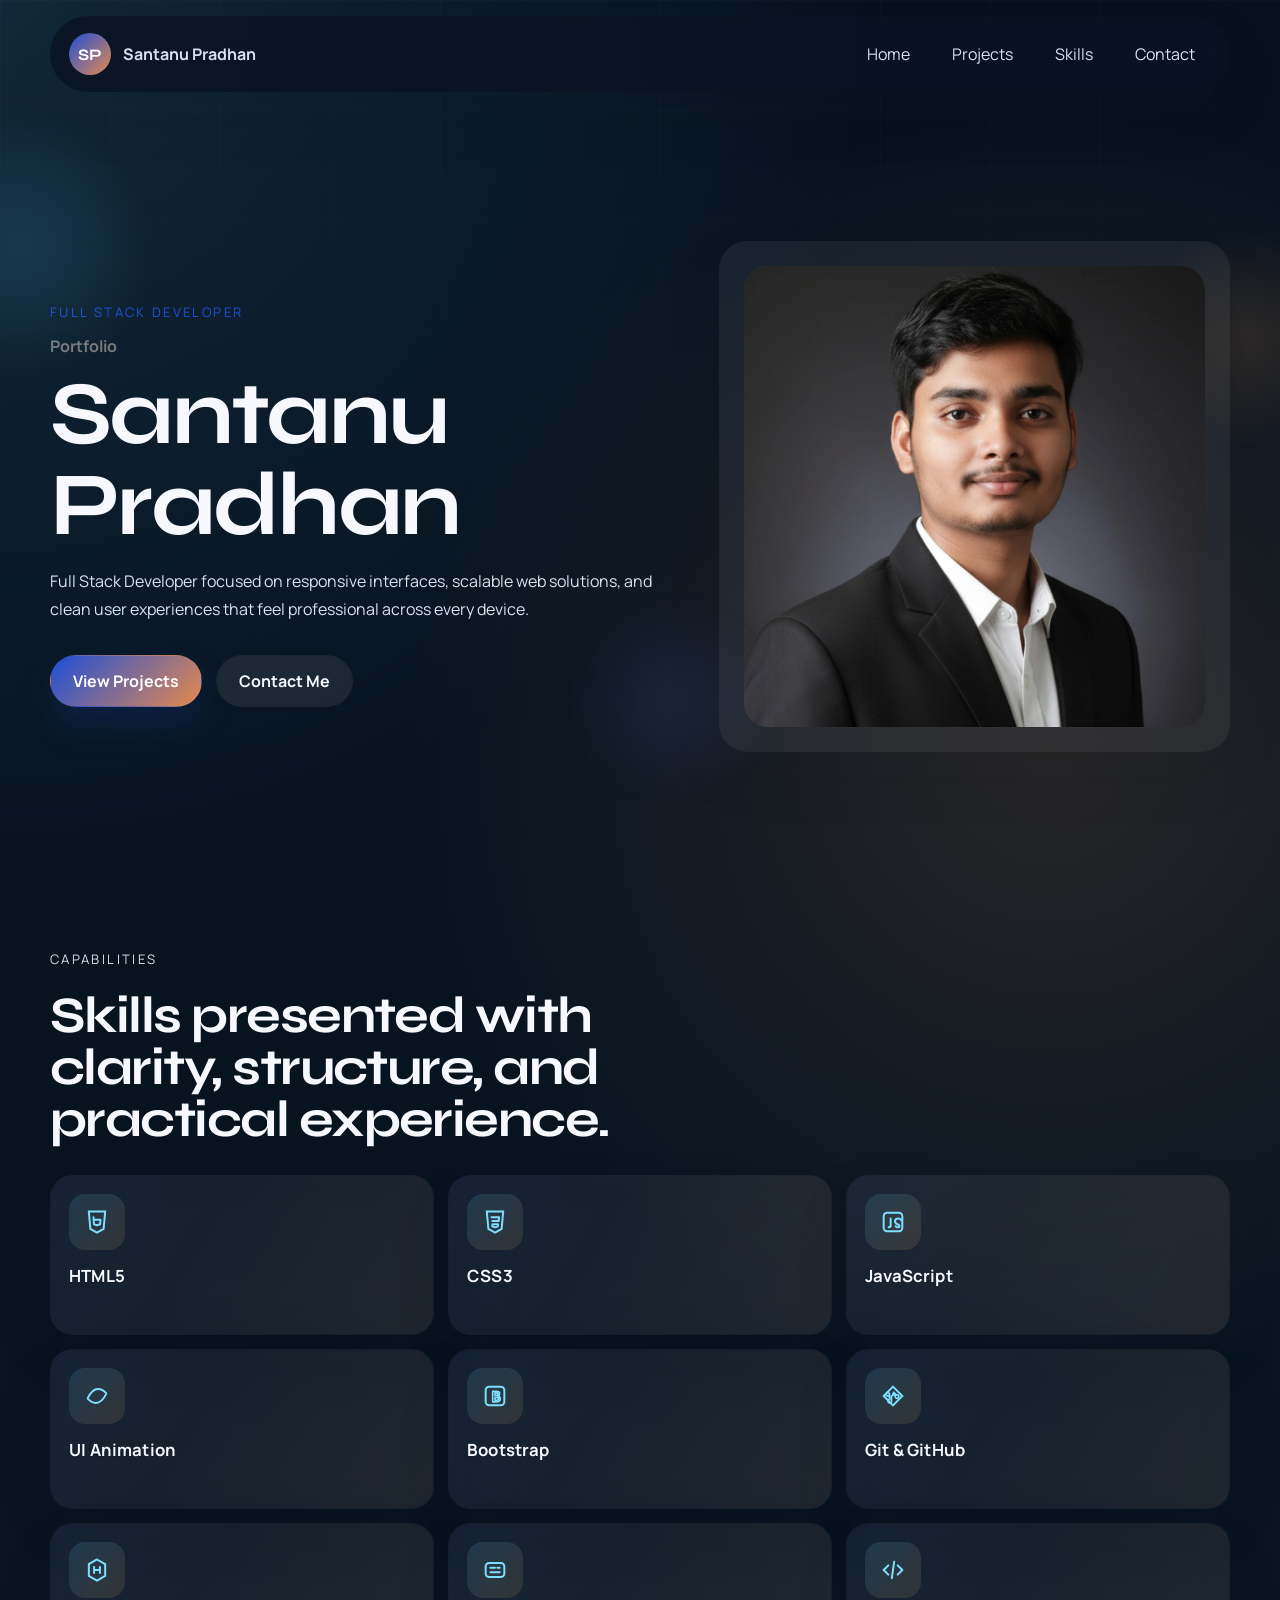
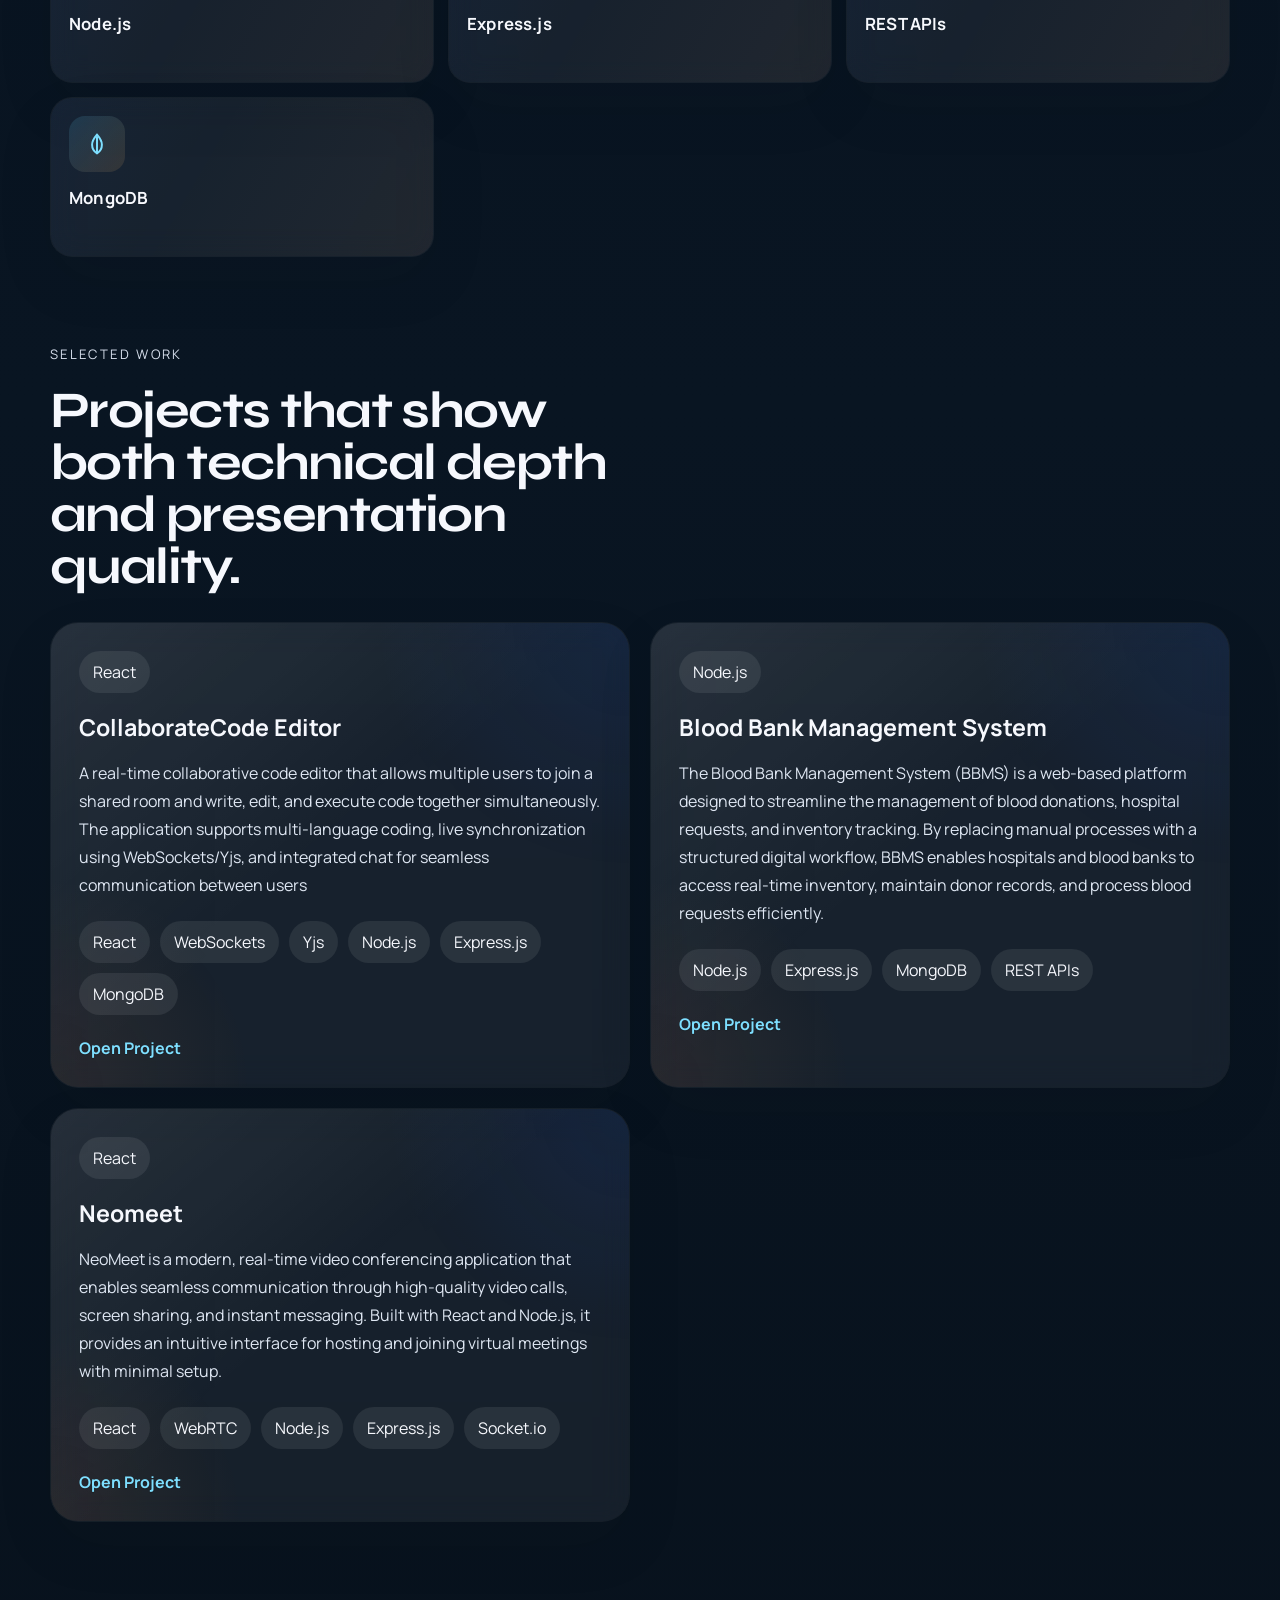
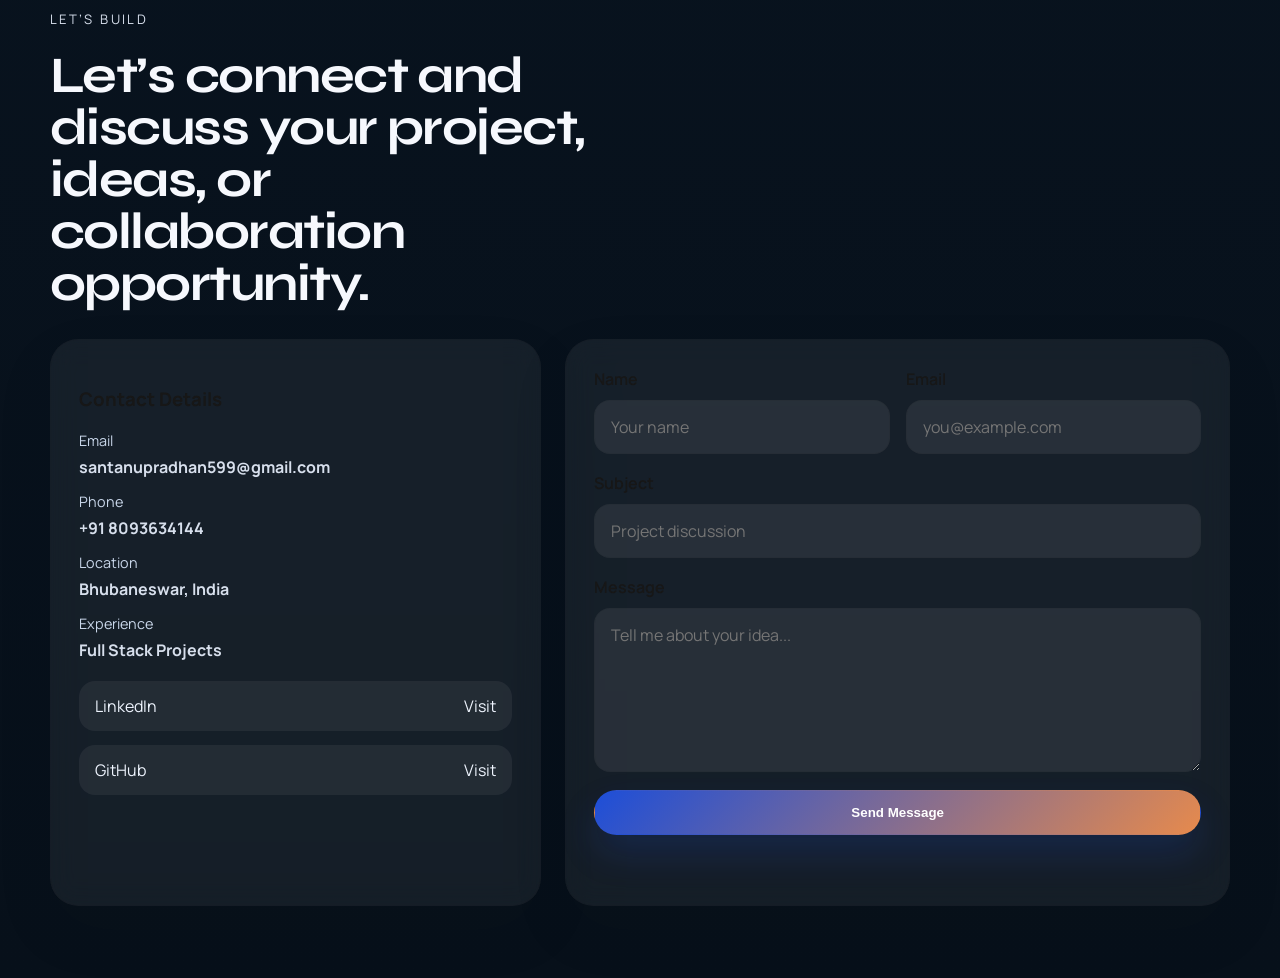
==== commit 20107627: "final submission" ====
--- a/index.html
+++ b/index.html
@@ -43,7 +43,6 @@
             <a href="#projects" class="btn btn-primary">View Projects</a>
             <a href="#contact" class="btn btn-secondary">Contact Me</a>
           </div>
-          <div class="hero-metrics" id="heroStats"></div>
         </div>
         <div class="hero-card reveal">
           <div class="profile-card">
@@ -131,7 +130,6 @@
         <div class="projects-grid" id="projectsGrid">
           <article class="project-card reveal">
             <div class="project-top">
-              <span class="project-index">01</span>
               <span class="contact-pill">React</span>
             </div>
             <h3>CollaborateCode Editor</h3>
@@ -148,7 +146,6 @@
           </article>
           <article class="project-card reveal">
             <div class="project-top">
-              <span class="project-index">02</span>
               <span class="contact-pill">Node.js</span>
             </div>
             <h3>Blood Bank Management System</h3>
@@ -163,7 +160,6 @@
           </article>
           <article class="project-card reveal">
             <div class="project-top">
-              <span class="project-index">03</span>
               <span class="contact-pill">WebRTC</span>
             </div>
             <h3>Neomeet</h3>
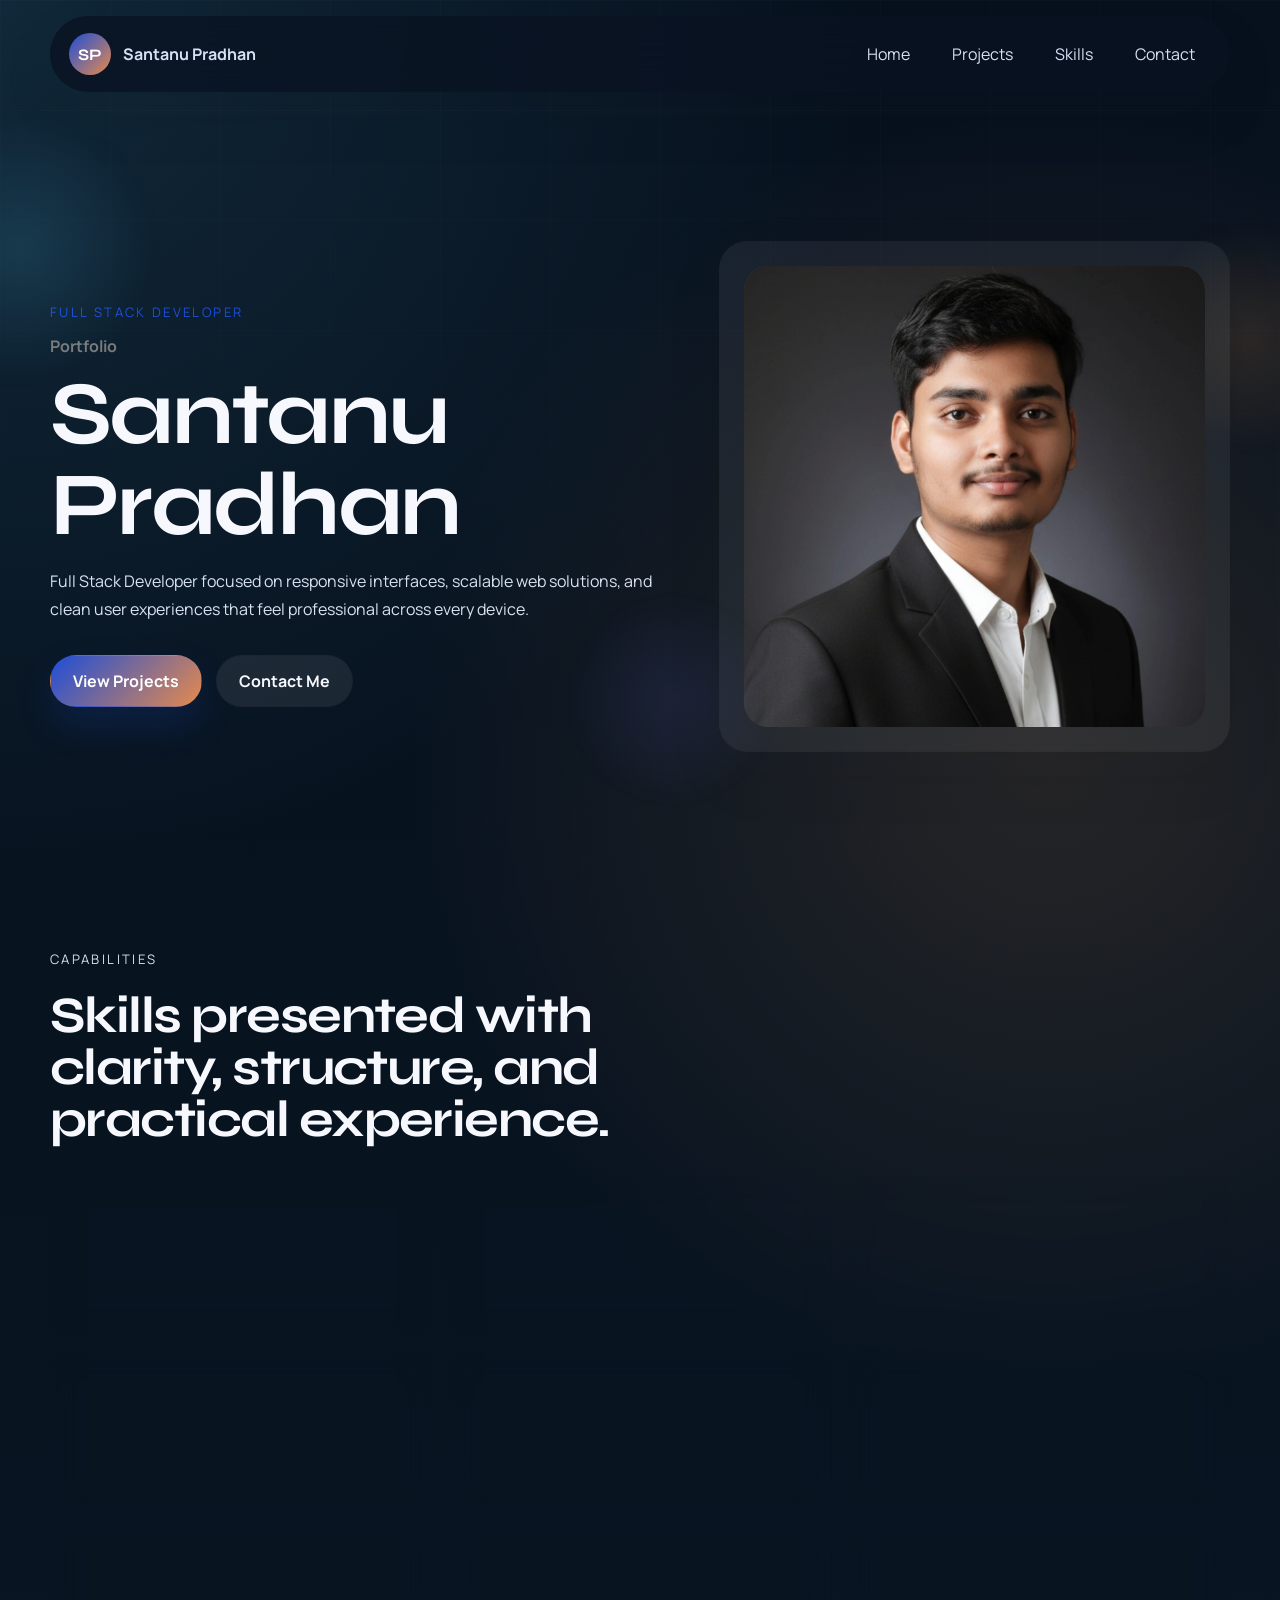
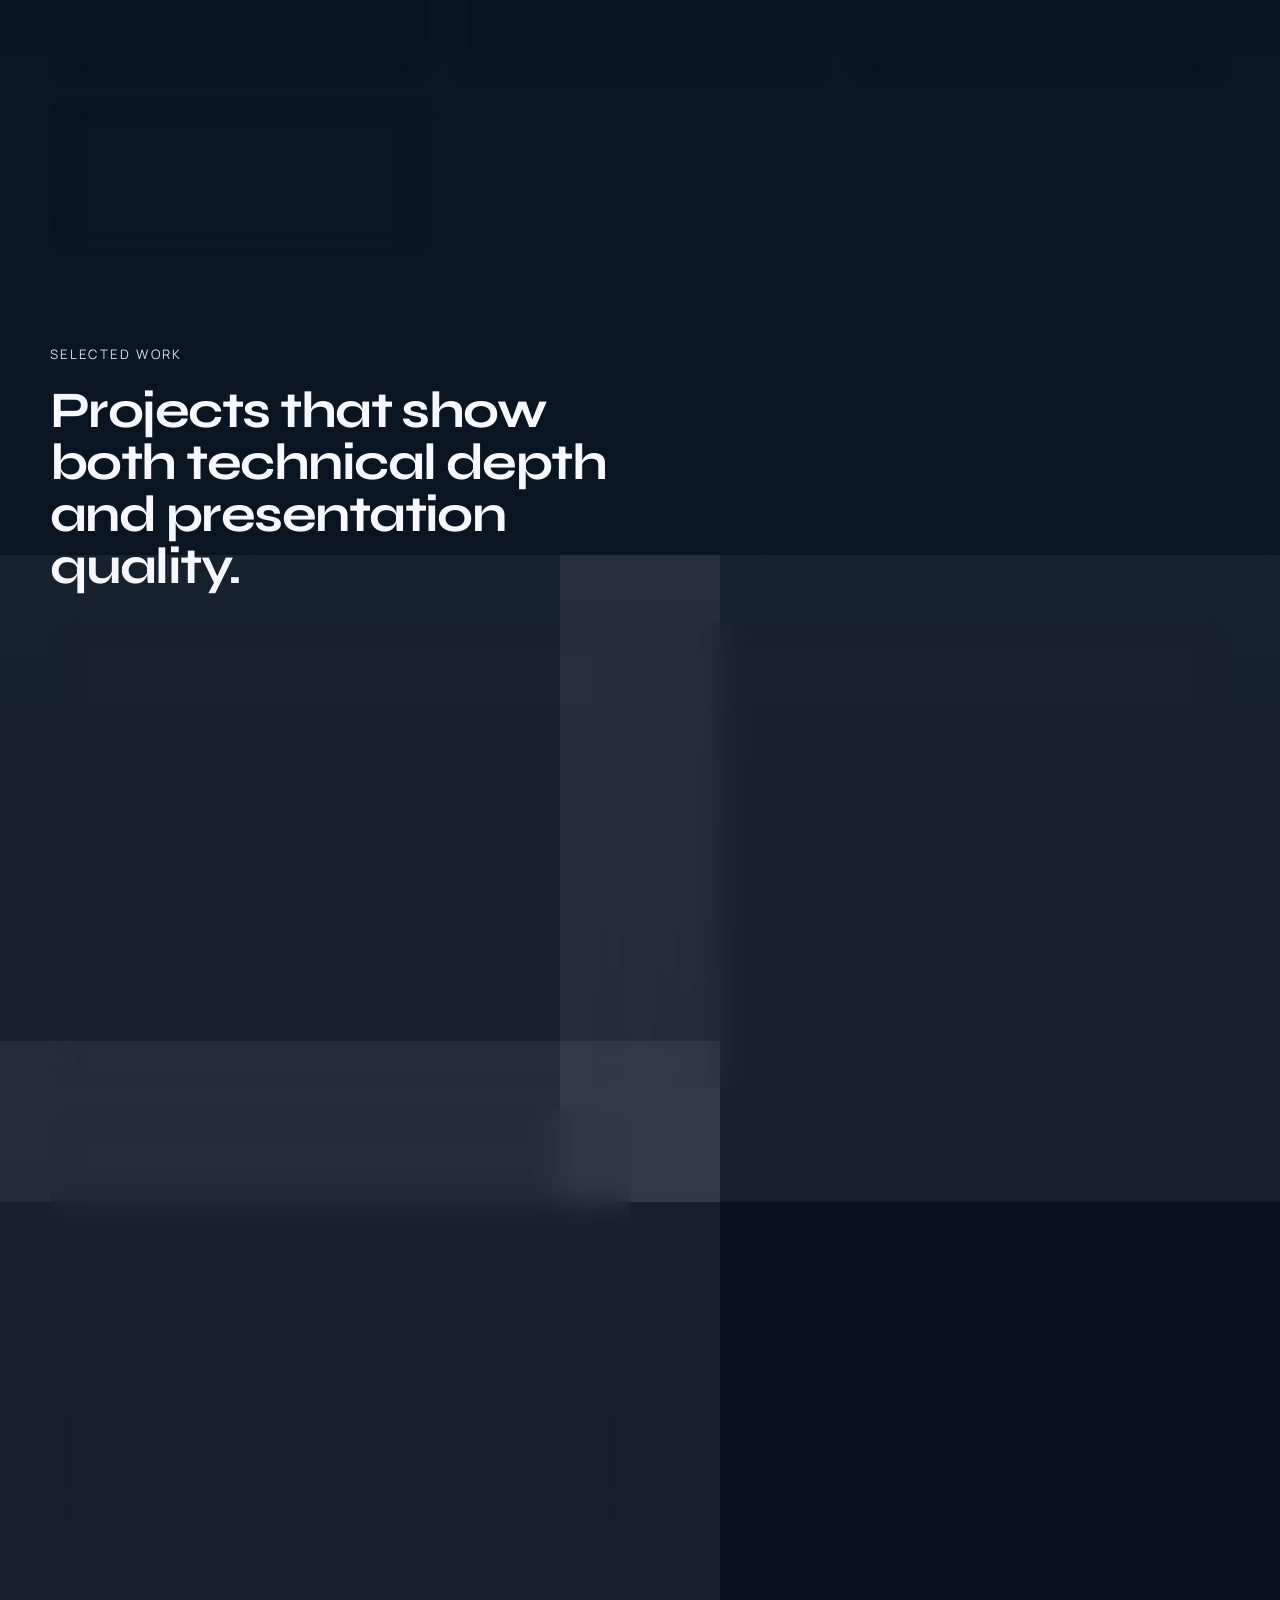
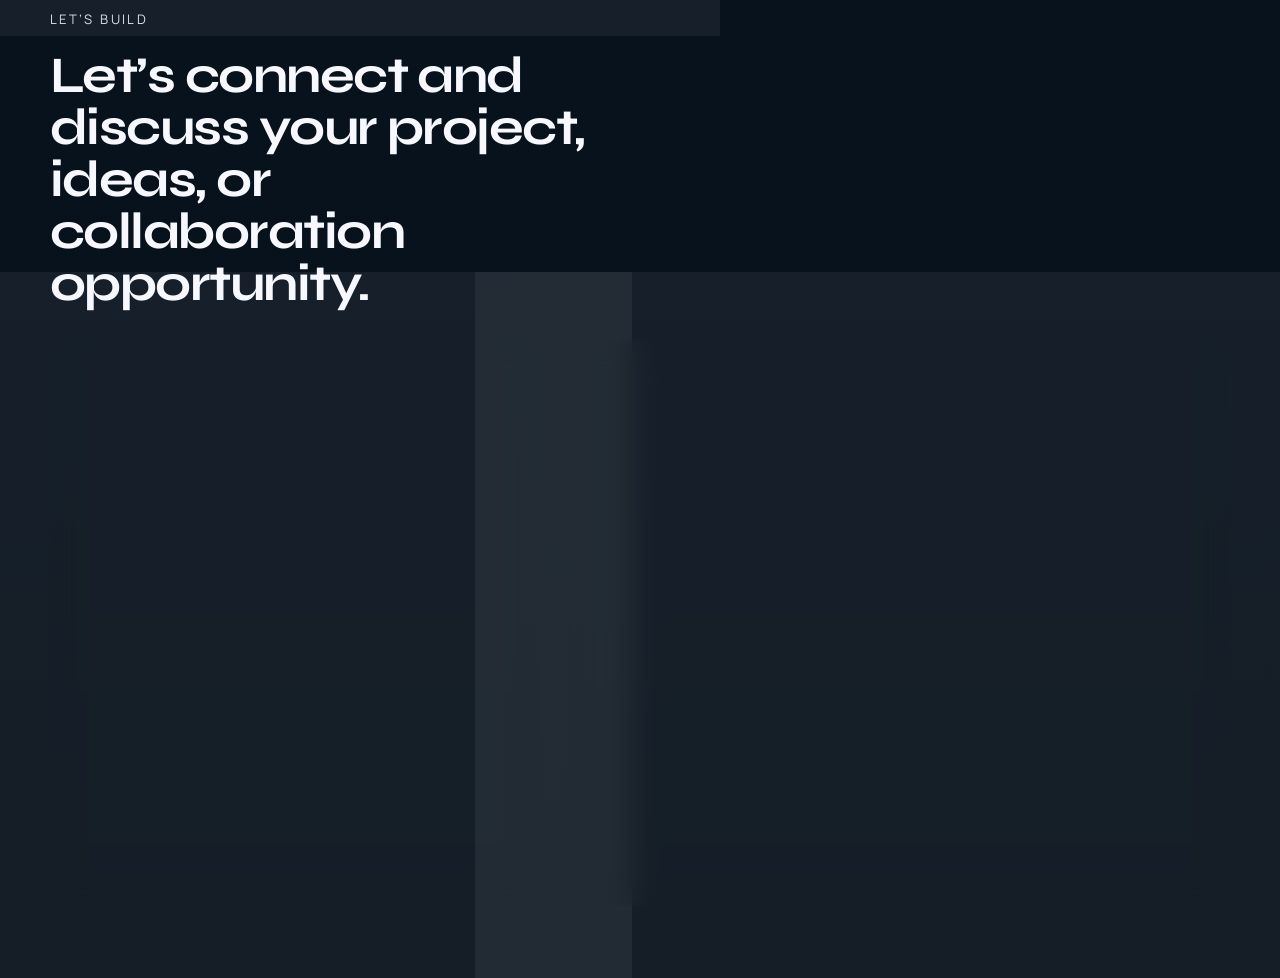
==== commit 51c9858e: "added the contact submission" ====
--- a/index.html
+++ b/index.html
@@ -240,6 +240,17 @@
     </main>
   </div>
 
+  <div class="form-popup" id="formPopup" aria-hidden="true">
+    <div class="form-popup-backdrop" data-popup-close></div>
+    <div class="form-popup-card" role="dialog" aria-modal="true" aria-labelledby="formPopupTitle">
+      <button class="form-popup-close" type="button" id="formPopupClose" aria-label="Close popup">&times;</button>
+      <div class="form-popup-icon">&#10003;</div>
+      <h3 id="formPopupTitle">Message Sent</h3>
+      <p>Your message has been sent successfully. I will get back to you soon.</p>
+      <button class="btn btn-primary" type="button" id="formPopupAction">Close</button>
+    </div>
+  </div>
+
   <script src="js/data.js"></script>
   <script src="js/portfolio-dom.js"></script>
   <script src="js/portfolio-icons.js"></script>
